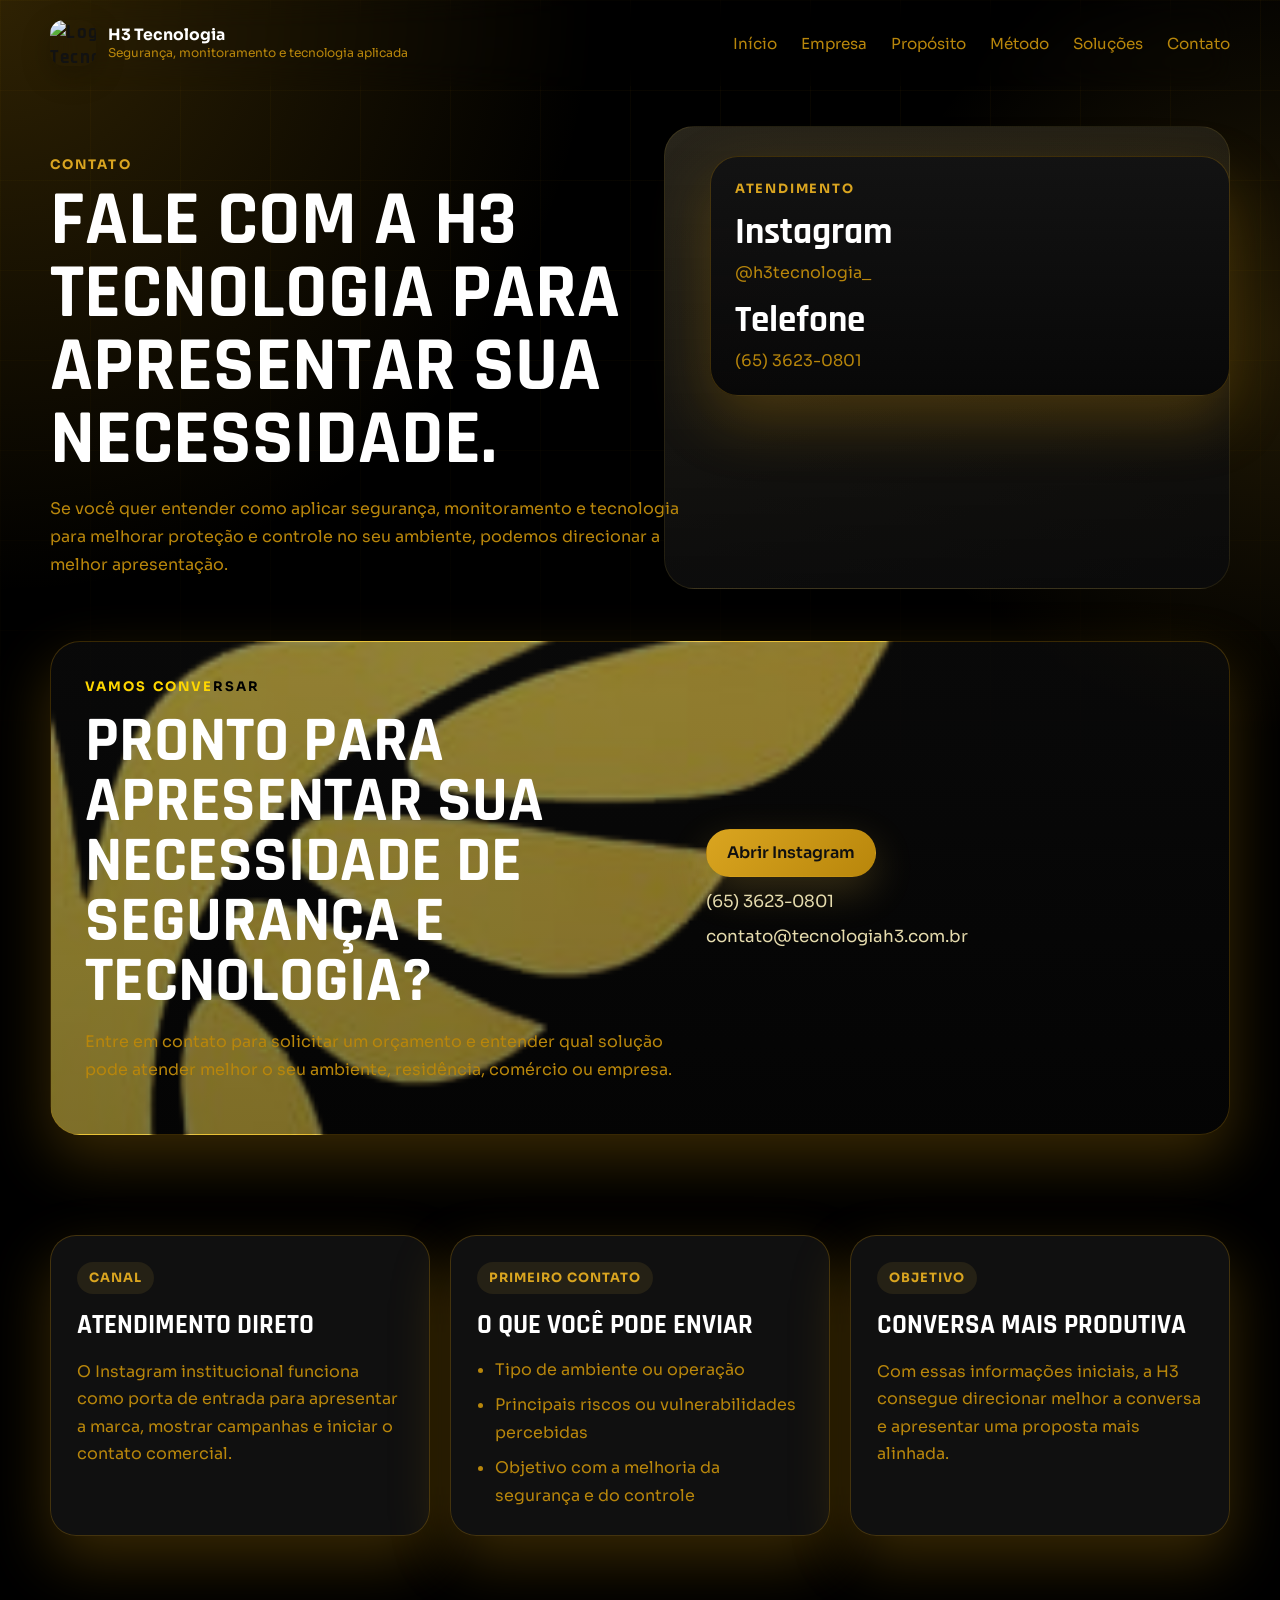
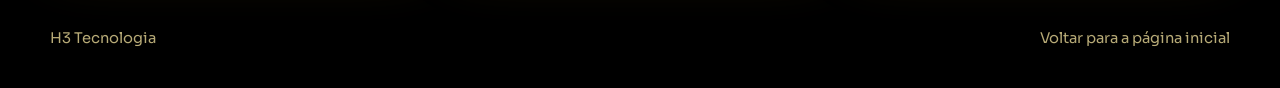
==== contato.html @ 68abbe23 "primeiro commit" ====
<!DOCTYPE html>
<html lang="pt-BR">
  <head>
    <meta charset="UTF-8" />
    <meta name="viewport" content="width=device-width, initial-scale=1.0" />
    <title>Contato | H3 Tecnologia</title>
    <meta
      name="description"
      content="Entre em contato com a H3 Tecnologia para conhecer a proposta da empresa e solicitar uma apresentação."
    />
    <link rel="preconnect" href="https://fonts.googleapis.com" />
    <link rel="preconnect" href="https://fonts.gstatic.com" crossorigin />
    <link
      href="https://fonts.googleapis.com/css2?family=Rajdhani:wght@500;600;700&family=Sora:wght@400;500;600;700&display=swap"
      rel="stylesheet"
    />
    <link rel="stylesheet" href="styles.css" />
  </head>
  <body>
    <div class="page-shell">
      <header class="topbar">
        <a class="brand" href="index.html">
          <span class="brand-mark brand-logo-wrap">
            <img class="brand-logo" src="assets/logo 2.jpg" alt="Logo H3 Tecnologia" />
          </span>
          <span class="brand-text">
            <strong>H3 Tecnologia</strong>
            <small>Segurança, monitoramento e tecnologia aplicada</small>
          </span>
        </a>
        <nav class="nav">
          <a href="index.html">Início</a>
          <a href="empresa.html">Empresa</a>
          <a href="proposito.html">Propósito</a>
          <a href="metodo.html">Método</a>
          <a href="solucoes.html">Soluções</a>
          <a href="contato.html">Contato</a>
        </nav>
      </header>

      <main class="inner-page">
        <section class="page-hero reveal h3-image-stage">
          <div>
            <p class="eyebrow">Contato</p>
            <h1>Fale com a H3 Tecnologia para apresentar sua necessidade.</h1>
            <p class="hero-text">
              Se você quer entender como aplicar segurança, monitoramento e tecnologia para melhorar
              proteção e controle no seu ambiente, podemos direcionar a melhor apresentação.
            </p>
          </div>
          <aside class="page-summary">
            <p class="summary-label">Atendimento</p>
            <div class="summary-metrics">
              <article>
                <strong>Instagram</strong>
                <span><a href="https://www.instagram.com/h3tecnologia_?igsh=MW5wZHFwYjQ5bzQwbQ==" target="_blank" rel="noreferrer">@h3tecnologia_</a></span>
              </article>
              <article>
                <strong>Telefone</strong>
                <span><a href="tel:+556536230801">(65) 3623-0801</a></span>
              </article>
            </div>
          </aside>
        </section>

        <section class="cta-section reveal cta-section-brand">
          <div>
            <p class="eyebrow" style="font-weight: bold;"><span style="color: #ffd700;">Vamos CONVE</span><span style="color: #000000;">RSAR</span></p>
            <h2>Pronto para apresentar sua necessidade de segurança e tecnologia?</h2>
            <p>
              Entre em contato para solicitar um orçamento e entender qual solução pode atender
              melhor o seu ambiente, residência, comércio ou empresa.
            </p>
          </div>
          <div class="cta-box">
            <a class="button button-primary" href="https://www.instagram.com/h3tecnologia_?igsh=MW5wZHFwYjQ5bzQwbQ==" target="_blank" rel="noreferrer">
              Abrir Instagram
            </a>
            <a class="contact-link" href="tel:+556536230801">(65) 3623-0801</a>
            <a class="contact-link" href="mailto:contato@tecnologiah3.com.br">contato@tecnologiah3.com.br</a>
          </div>
        </section>

        <section class="section compact-section">
          <div class="contact-grid">
            <article class="contact-card reveal">
              <span class="mini-badge">Canal</span>
              <h3>Atendimento direto</h3>
              <p>O Instagram institucional funciona como porta de entrada para apresentar a marca, mostrar campanhas e iniciar o contato comercial.</p>
            </article>
            <article class="contact-card reveal">
              <span class="mini-badge">Primeiro contato</span>
              <h3>O que você pode enviar</h3>
              <ul class="plain-list">
                <li>Tipo de ambiente ou operação</li>
                <li>Principais riscos ou vulnerabilidades percebidas</li>
                <li>Objetivo com a melhoria da segurança e do controle</li>
              </ul>
            </article>
            <article class="contact-card reveal">
              <span class="mini-badge">Objetivo</span>
              <h3>Conversa mais produtiva</h3>
              <p>Com essas informações iniciais, a H3 consegue direcionar melhor a conversa e apresentar uma proposta mais alinhada.</p>
            </article>
          </div>
        </section>
      </main>

      <footer class="footer">
        <p>H3 Tecnologia</p>
        <p><a href="index.html">Voltar para a página inicial</a></p>
      </footer>
    </div>
    <script src="script.js"></script>
  </body>
</html>
---- styles.css ----
:root {
  --bg: #000000;
  --bg-soft: #000000;
  --panel: rgba(0, 0, 0, 0.98);
  --panel-strong: #000000;
  --text: #ffffff;
  --muted: #b8860b;
  --line: rgba(184, 134, 11, 0.3);
  --primary: #000000;
  --primary-soft: #daa520;
  --accent: #b8860b;
  --shadow: 0 24px 60px rgba(184, 134, 11, 0.3);
  --accent-light: #f4e4c1;
}

* {
  box-sizing: border-box;
}

html {
  scroll-behavior: smooth;
}

body {
  margin: 0;
  font-family: "Sora", sans-serif;
  color: var(--text);
  background:
    radial-gradient(circle at top left, rgba(184, 134, 11, 0.25), transparent 28%),
    radial-gradient(circle at right 20%, rgba(218, 165, 32, 0.15), transparent 22%),
    linear-gradient(180deg, #000000 0%, #000000 100%);
}

body::before {
  content: "";
  position: fixed;
  inset: 0;
  pointer-events: none;
  background-image:
    linear-gradient(rgba(184, 134, 11, 0.08) 1px, transparent 1px),
    linear-gradient(90deg, rgba(184, 134, 11, 0.08) 1px, transparent 1px);
  background-size: 90px 90px;
  mask-image: linear-gradient(180deg, rgba(0, 0, 0, 0.65), transparent);
}

.background-eagle {
  position: fixed;
  top: 0;
  left: 0;
  width: 60%;
  height: 100%;
  object-fit: cover;
  opacity: 0.08;
  z-index: -1;
  pointer-events: none;
}

a {
  color: inherit;
  text-decoration: none;
}

.page-shell {
  width: min(1180px, calc(100% - 32px));
  margin: 0 auto;
}

.topbar {
  position: sticky;
  top: 0;
  z-index: 20;
  display: flex;
  align-items: center;
  justify-content: space-between;
  gap: 18px;
  padding: 20px 0;
  backdrop-filter: blur(14px);
}

.brand {
  display: inline-flex;
  align-items: center;
  gap: 12px;
}

.brand-mark {
  display: grid;
  place-items: center;
  width: 46px;
  height: 46px;
  border-radius: 14px;
  background: linear-gradient(135deg, var(--primary-soft), var(--accent-light));
  color: #121212;
  font-family: "Rajdhani", sans-serif;
  font-size: 1.2rem;
  font-weight: 700;
  letter-spacing: 0.08em;
  box-shadow: 0 10px 30px rgba(245, 201, 74, 0.28);
}

.brand-logo-wrap {
  padding: 0;
  overflow: hidden;
  background: transparent;
  box-shadow: 0 10px 30px rgba(0, 0, 0, 0.22);
}

.brand-logo {
  display: block;
  width: 100%;
  height: 100%;
  object-fit: cover;
}

.brand-text {
  display: flex;
  flex-direction: column;
}

.brand-text strong {
  font-size: 0.98rem;
}

.brand-text small {
  color: var(--muted);
  font-size: 0.76rem;
}

.nav {
  display: flex;
  gap: 24px;
  color: var(--muted);
  font-size: 0.95rem;
}

.nav a:hover,
.contact-link:hover {
  color: var(--primary-soft);
}

.button {
  display: inline-flex;
  align-items: center;
  justify-content: center;
  min-height: 48px;
  padding: 0 20px;
  border-radius: 999px;
  border: 1px solid transparent;
  font-weight: 600;
  transition: transform 180ms ease, border-color 180ms ease, background 180ms ease;
}

.button:hover {
  transform: translateY(-2px);
}

.button-primary {
  background: linear-gradient(135deg, var(--primary-soft), var(--accent));
  color: #101010;
  box-shadow: 0 14px 40px rgba(245, 201, 74, 0.2);
}

.button-secondary,
.button-outline {
  background: rgba(255, 224, 138, 0.06);
  border-color: rgba(245, 201, 74, 0.2);
}

.hero {
  display: grid;
  grid-template-columns: 1.1fr 0.9fr;
  align-items: center;
  gap: 42px;
  min-height: calc(100vh - 96px);
  padding: 48px 0 72px;
}

.eyebrow {
  margin: 0 0 12px;
  color: var(--primary-soft);
  font-size: 0.82rem;
  font-weight: 700;
  letter-spacing: 0.16em;
  text-transform: uppercase;
}

.hero h1,
.section-heading h2,
.cta-section h2 {
  margin: 0;
  font-family: "Rajdhani", sans-serif;
  font-weight: 700;
  line-height: 0.94;
  text-transform: uppercase;
}

.hero h1 {
  font-size: clamp(2.8rem, 5vw, 5rem);
  max-width: none;
}

.hero-text,
.section-heading p,
.highlight-box p,
.timeline-item p,
.info-card p,
.advantage-list p,
.cta-section p {
  color: var(--muted);
  line-height: 1.75;
}

.hero-text {
  max-width: 72ch;
  margin: 18px 0 0;
}

.hero-copy {
  width: 100%;
  max-width: none;
}

.hero-actions {
  display: flex;
  flex-wrap: wrap;
  gap: 14px;
  margin: 28px 0;
}

.hero-points {
  display: grid;
  gap: 10px;
  padding: 0;
  margin: 0;
  list-style: none;
  color: #e4ddb9;
}

.hero-points li::before {
  content: "";
  display: inline-block;
  width: 10px;
  height: 10px;
  margin-right: 12px;
  border-radius: 50%;
  background: linear-gradient(135deg, var(--primary-soft), var(--accent));
  box-shadow: 0 0 18px rgba(245, 201, 74, 0.2);
}


.hero-panel {
  display: grid;
  grid-template-columns: repeat(2, minmax(0, 1fr));
  gap: 18px;
  align-content: start;
}

.hero-panel-lite {
  grid-template-columns: 1fr;
  align-content: center;
  gap: 16px;
}

.hero-panel-below {
  grid-template-columns: repeat(2, minmax(0, 1fr));
  margin-top: 28px;
}

.dashboard-card,
.info-card,
.highlight-box,
.cta-section,
.stats-strip,
.floating-card {
  border: 1px solid var(--line);
  background: linear-gradient(180deg, rgba(19, 19, 19, 0.98), rgba(8, 8, 8, 0.96));
  box-shadow: var(--shadow);
}

.dashboard-card {
  position: relative;
  grid-column: 1 / -1;
  border-radius: 30px;
  padding: 28px;
  overflow: hidden;
  min-height: 420px;
}

.dashboard-header {
  display: flex;
  align-items: center;
  justify-content: space-between;
  color: #f0e7bf;
  margin-bottom: 28px;
}

.status-dot {
  display: inline-flex;
  align-items: center;
  gap: 8px;
  color: #d7cb96;
  font-size: 0.88rem;
}

.status-dot::before {
  content: "";
  width: 10px;
  height: 10px;
  border-radius: 50%;
  background: #30d158;
  box-shadow: 0 0 14px rgba(48, 209, 88, 0.32);
}

.metric-grid {
  display: grid;
  grid-template-columns: repeat(2, minmax(0, 1fr));
  gap: 16px;
}

.metric-grid article {
  padding: 18px;
  border-radius: 22px;
  background: rgba(245, 201, 74, 0.04);
  border: 1px solid rgba(245, 201, 74, 0.12);
}

.metric-grid strong {
  display: block;
  margin-bottom: 8px;
  font-family: "Rajdhani", sans-serif;
  font-size: 2.8rem;
  color: #fff6d5;
}

.metric-grid strong::after {
  content: "%";
  font-size: 1.3rem;
  color: var(--primary-soft);
}

.metric-grid span {
  color: var(--muted);
  font-size: 0.94rem;
  line-height: 1.5;
}

.data-lines {
  position: absolute;
  right: -60px;
  bottom: 40px;
  display: grid;
  gap: 10px;
  width: 220px;
  transform: rotate(-18deg);
}

.data-lines span {
  display: block;
  height: 10px;
  border-radius: 999px;
  background: linear-gradient(90deg, rgba(245, 201, 74, 0.18), rgba(245, 201, 74, 0.9));
}

.data-lines span:nth-child(2) {
  width: 84%;
}

.data-lines span:nth-child(3) {
  width: 68%;
}

.data-lines span:nth-child(4) {
  width: 52%;
}

.floating-card {
  position: relative;
  width: 100%;
  padding: 18px;
  border-radius: 22px;
}

.floating-card strong {
  display: block;
  margin-bottom: 8px;
  font-family: "Rajdhani", sans-serif;
  font-size: 1.35rem;
}

.floating-card p {
  margin: 0;
  color: var(--muted);
  line-height: 1.65;
  font-size: 0.93rem;
}

.floating-card-top {
  grid-column: 1;
}

.floating-card-bottom {
  grid-column: 2;
}

.floating-card-inline {
  grid-column: auto;
  min-height: 160px;
  display: flex;
  flex-direction: column;
  justify-content: center;
}

.pulse-card {
  animation: floatCard 5s ease-in-out infinite;
}

.stats-strip {
  display: grid;
  grid-template-columns: repeat(3, 1fr);
  gap: 18px;
  padding: 18px 22px;
  border-radius: 26px;
  margin-bottom: 60px;
}

.stats-strip article {
  padding: 10px 6px;
}

.stats-strip strong {
  display: block;
  margin-bottom: 8px;
  font-family: "Rajdhani", sans-serif;
  font-size: clamp(2rem, 4vw, 3rem);
  color: #fff1be;
}

.stats-strip span {
  color: var(--muted);
}

.section {
  padding: 64px 0;
}

.section-dark {
  position: relative;
}

.section-dark::before {
  content: "";
  position: absolute;
  inset: 0;
  border-radius: 32px;
  background: linear-gradient(180deg, rgba(245, 201, 74, 0.04), transparent);
  pointer-events: none;
}

.section-heading {
  max-width: 760px;
  margin-bottom: 26px;
}

.section-heading h2,
.cta-section h2 {
  font-size: clamp(2.4rem, 5vw, 4rem);
}

.card-grid {
  display: grid;
  grid-template-columns: repeat(3, minmax(0, 1fr));
  gap: 20px;
}

.operations-grid,
.two-column {
  display: grid;
  grid-template-columns: repeat(3, minmax(0, 1fr));
  gap: 20px;
}

.two-column {
  grid-template-columns: repeat(2, minmax(0, 1fr));
}

.info-card {
  border-radius: 28px;
  padding: 28px;
}

.operation-card {
  border: 1px solid var(--line);
  border-radius: 28px;
  padding: 28px;
  background: linear-gradient(180deg, rgba(19, 19, 19, 0.98), rgba(8, 8, 8, 0.96));
  box-shadow: var(--shadow);
}

.operation-card h3 {
  margin: 0 0 12px;
  font-family: "Rajdhani", sans-serif;
  font-size: 1.9rem;
  text-transform: uppercase;
}

.operation-card p,
.operation-list {
  color: var(--muted);
  line-height: 1.75;
}

.operation-tag,
.summary-label {
  margin: 0 0 12px;
  color: var(--primary-soft);
  font-size: 0.8rem;
  font-weight: 700;
  letter-spacing: 0.14em;
  text-transform: uppercase;
}

.operation-list {
  padding-left: 18px;
  margin: 14px 0 22px;
}

.text-link {
  color: #fff1bf;
  font-weight: 600;
}

.text-link:hover {
  color: var(--primary-soft);
}

.card-index {
  display: inline-flex;
  margin-bottom: 18px;
  color: var(--primary-soft);
  font-family: "Rajdhani", sans-serif;
  font-size: 1.8rem;
  font-weight: 700;
}

.info-card h3,
.advantage-list h3,
.timeline-item h3,
.highlight-box h3 {
  margin: 0 0 10px;
  font-family: "Rajdhani", sans-serif;
  font-size: 1.8rem;
  text-transform: uppercase;
}

.advantage-layout {
  display: grid;
  grid-template-columns: 0.95fr 1.05fr;
  gap: 20px;
}

.advantage-list {
  display: grid;
  gap: 18px;
}

.advantage-list article,
.timeline-item {
  padding: 24px;
  border-radius: 24px;
  border: 1px solid var(--line);
  background: rgba(255, 224, 138, 0.04);
}

.highlight-box {
  border-radius: 30px;
  padding: 34px;
}

.highlight-kicker {
  margin: 0 0 12px;
  color: var(--primary-soft);
  letter-spacing: 0.14em;
  text-transform: uppercase;
}

.timeline {
  display: grid;
  gap: 16px;
}

.timeline-item {
  display: grid;
  grid-template-columns: 82px 1fr;
  align-items: start;
  gap: 18px;
}

.timeline-item span {
  display: grid;
  place-items: center;
  width: 82px;
  height: 82px;
  border-radius: 22px;
  background: linear-gradient(135deg, var(--primary-soft), var(--accent));
  color: #141414;
  box-shadow: 0 14px 34px rgba(245, 201, 74, 0.18);
  font-family: "Rajdhani", sans-serif;
  font-size: 2rem;
  font-weight: 700;
}

.cta-section {
  display: grid;
  grid-template-columns: 1.1fr 0.9fr;
  gap: 24px;
  align-items: center;
  padding: 34px;
  margin: 40px 0 72px;
  border-radius: 30px;
}

.cta-section-brand {
  background:
    linear-gradient(180deg, rgba(19, 19, 19, 0.46), rgba(8, 8, 8, 0.52)),
    url("assets/águia.png");
  background-repeat: no-repeat;
  background-position: center;
  background-size: cover;
}

.inner-page {
  padding: 28px 0 50px;
}

.page-hero {
  display: grid;
  grid-template-columns: 1.1fr 0.9fr;
  gap: 24px;
  align-items: start;
  padding: 42px 0 22px;
}

.h3-hero {
  position: relative;
}

.h3-hero::after {
  content: none;
}

.h3-hero-compact {
  min-height: auto;
  padding-bottom: 46px;
  grid-template-columns: 1fr;
  align-items: start;
}

.h3-image-stage {
  position: relative;
}

.h3-image-stage::after {
  content: "";
  position: absolute;
  inset: 12px 0 12px 52%;
  border-radius: 30px;
  background:
    linear-gradient(180deg, rgba(245, 201, 74, 0.08), rgba(10, 10, 10, 0.72)),
    linear-gradient(135deg, rgba(24, 24, 24, 0.96), rgba(10, 10, 10, 0.96));
  border: 1px solid rgba(245, 201, 74, 0.1);
  z-index: -1;
}

.page-hero h1 {
  margin: 0;
  font-family: "Rajdhani", sans-serif;
  font-size: clamp(2.8rem, 6vw, 5rem);
  line-height: 0.95;
  text-transform: uppercase;
}

.page-summary {
  border: 1px solid var(--line);
  border-radius: 28px;
  padding: 24px;
  background: linear-gradient(180deg, rgba(19, 19, 19, 0.98), rgba(8, 8, 8, 0.96));
  box-shadow: var(--shadow);
}


.summary-metrics {
  display: grid;
  gap: 14px;
}

.summary-metric-card {
  position: relative;
  display: flex;
  align-items: flex-start;
  justify-content: space-between;
  gap: 14px;
  padding: 18px;
  border-radius: 18px;
  background: rgba(245, 201, 74, 0.04);
  border: 1px solid rgba(245, 201, 74, 0.12);
  transition: border-color 180ms ease, transform 180ms ease, background 180ms ease;
  z-index: 1;
}

.summary-metric-card.is-open {
  z-index: 30;
  isolation: isolate;
  border-color: rgba(245, 201, 74, 0.45);
  background: rgba(245, 201, 74, 0.08);
  transform: translateY(-2px);
}

.summary-main {
  min-width: 0;
}

.summary-help {
  display: inline-grid;
  place-items: center;
  width: 28px;
  height: 28px;
  flex-shrink: 0;
  border-radius: 50%;
  background: rgba(245, 201, 74, 0.16);
  border: 1px solid rgba(245, 201, 74, 0.3);
  color: var(--primary-soft);
  font-size: 0.95rem;
  font-weight: 700;
  cursor: help;
  padding: 0;
  font-family: inherit;
}

.summary-help:hover {
  background: rgba(245, 201, 74, 0.24);
}

.summary-help:focus-visible {
  outline: 2px solid rgba(245, 201, 74, 0.55);
  outline-offset: 2px;
}

.summary-metrics strong {
  display: block;
  margin-bottom: 6px;
  font-family: "Rajdhani", sans-serif;
  font-size: 2.3rem;
}

.summary-metrics span {
  color: var(--muted);
}

.summary-tooltip {
  position: absolute;
  left: 18px;
  right: 18px;
  top: calc(100% + 10px);
  z-index: 40;
  padding: 12px 14px;
  border: 1px solid rgba(245, 201, 74, 0.24);
  border-radius: 14px;
  background: #121212;
  color: #f8efc6;
  line-height: 1.6;
  font-size: 0.88rem;
  box-shadow: 0 18px 40px rgba(0, 0, 0, 0.45);
  opacity: 0;
  visibility: hidden;
  transform: translateY(6px);
  transition: opacity 180ms ease, transform 180ms ease, visibility 180ms ease;
}

.summary-metric-card.is-open .summary-tooltip {
  opacity: 1;
  visibility: visible;
  transform: translateY(0);
}

.compact-section {
  padding-top: 28px;
  padding-bottom: 28px;
}

.cta-box {
  display: flex;
  flex-direction: column;
  align-items: flex-start;
  gap: 14px;
}

.contact-link {
  color: #e6dcae;
  font-size: 1.05rem;
}

.footer {
  display: flex;
  justify-content: space-between;
  gap: 14px;
  padding: 0 0 26px;
  color: #b8ab77;
  font-size: 0.92rem;
}

.feature-strip,
.detail-grid,
.contact-grid,
.portfolio-grid {
  display: grid;
  grid-template-columns: repeat(3, minmax(0, 1fr));
  gap: 20px;
}

.feature-box,
.detail-box,
.contact-card,
.portfolio-card {
  border: 1px solid var(--line);
  border-radius: 26px;
  padding: 26px;
  background: rgba(17, 17, 17, 0.94);
  box-shadow: var(--shadow);
}

.feature-box h3,
.detail-box h3,
.contact-card h3,
.portfolio-card h3 {
  margin: 0 0 10px;
  font-family: "Rajdhani", sans-serif;
  font-size: 1.7rem;
  text-transform: uppercase;
}

.feature-box p,
.detail-box p,
.contact-card p,
.contact-card li,
.portfolio-card p {
  color: var(--muted);
  line-height: 1.72;
}

.portfolio-card {
  min-height: 250px;
  display: flex;
  flex-direction: column;
  justify-content: flex-end;
  background:
    linear-gradient(180deg, rgba(245, 201, 74, 0.06), rgba(10, 10, 10, 0.96)),
    linear-gradient(135deg, rgba(16, 16, 16, 1), rgba(8, 8, 8, 1));
}

.plain-list {
  margin: 14px 0 0;
  padding-left: 18px;
  color: var(--muted);
}

.plain-list li + li {
  margin-top: 8px;
}

.mini-badge {
  display: inline-flex;
  align-items: center;
  padding: 8px 12px;
  border-radius: 999px;
  background: rgba(245, 201, 74, 0.09);
  color: var(--primary-soft);
  font-size: 0.8rem;
  font-weight: 700;
  letter-spacing: 0.08em;
  text-transform: uppercase;
  margin-bottom: 14px;
}

.reveal {
  opacity: 0;
  transform: translateY(22px);
  transition: opacity 700ms ease, transform 700ms ease;
}

.reveal.is-visible {
  opacity: 1;
  transform: translateY(0);
}

@keyframes floatCard {
  0%,
  100% {
    transform: translateY(0);
  }
  50% {
    transform: translateY(-10px);
  }
}

.graphic-element {
  padding: 60px 0;
  display: flex;
  justify-content: flex-start;
  align-items: flex-start;
  position: relative;
}

.graphic-container {
  max-width: 200px;
  width: 100%;
  display: flex;
  justify-content: flex-start;
  align-items: flex-start;
}

.graphic-image {
  width: 100%;
  height: auto;
  max-height: 150px;
  object-fit: contain;
  filter: drop-shadow(0 20px 40px rgba(184, 134, 11, 0.4));
  animation: floatCard 6s ease-in-out infinite;
}


@media (max-width: 980px) {
  .topbar,
  .hero,
  .advantage-layout,
  .cta-section,
  .card-grid,
  .stats-strip,
  .operations-grid,
  .two-column,
  .page-hero,
  .feature-strip,
  .detail-grid,
  .contact-grid,
  .portfolio-grid {
    grid-template-columns: 1fr;
  }

  .topbar {
    position: static;
    display: grid;
    justify-content: stretch;
  }

  .nav {
    flex-wrap: wrap;
    gap: 14px;
  }

  .hero {
    min-height: auto;
    padding-top: 18px;
  }

  .hero-panel {
    grid-template-columns: 1fr;
  }

  .hero-panel-below {
    grid-template-columns: 1fr;
  }

  .graphic-element {
    padding: 40px 0;
  }

  .graphic-container {
    max-width: 150px;
  }

  .h3-hero::after,
  .h3-image-stage::after {
    inset: auto 0 0 0;
    min-height: 180px;
    margin-top: 24px;
    position: relative;
    display: block;
  }

  .stats-strip {
    margin-top: 8px;
  }

  .footer {
    flex-direction: column;
  }
}

@media (max-width: 680px) {
  .page-shell {
    width: min(100% - 22px, 100%);
  }

  .topbar {
    gap: 12px;
    padding: 16px 0 8px;
  }

  .brand {
    align-items: flex-start;
    gap: 10px;
  }

  .brand-mark {
    width: 40px;
    height: 40px;
    border-radius: 12px;
  }

  .brand-text strong {
    font-size: 0.9rem;
  }

  .brand-text small {
    font-size: 0.72rem;
  }

  .nav {
    gap: 10px 14px;
    font-size: 0.88rem;
  }

  .button {
    min-height: 44px;
    padding: 0 16px;
    font-size: 0.92rem;
  }

  .hero h1 {
    font-size: clamp(2rem, 10vw, 3.3rem);
    line-height: 0.98;
    max-width: none;
  }

  .page-hero h1,
  .section-heading h2,
  .cta-section h2 {
    font-size: clamp(1.9rem, 8.5vw, 2.8rem);
    line-height: 1;
  }

  .hero-text,
  .section-heading p,
  .highlight-box p,
  .timeline-item p,
  .info-card p,
  .advantage-list p,
  .cta-section p,
  .feature-box p,
  .detail-box p,
  .contact-card p,
  .portfolio-card p,
  .plain-list,
  .contact-link {
    font-size: 0.98rem;
    line-height: 1.65;
  }

  .eyebrow,
  .summary-label,
  .operation-tag,
  .highlight-kicker,
  .mini-badge {
    font-size: 0.74rem;
    letter-spacing: 0.12em;
  }

  .hero {
    gap: 26px;
    padding: 24px 0 44px;
  }

  .hero-actions {
    gap: 10px;
    margin: 22px 0;
  }

  .hero-points {
    gap: 8px;
    font-size: 0.95rem;
  }

  .stats-strip {
    gap: 12px;
    padding: 14px 16px;
    margin-bottom: 34px;
  }

  .stats-strip strong {
    font-size: 1.7rem;
  }

  .dashboard-card {
    padding: 20px;
    border-radius: 24px;
    min-height: auto;
  }

  .metric-grid {
    grid-template-columns: 1fr;
  }

  .metric-grid strong,
  .summary-metrics strong {
    font-size: 2rem;
  }

  .floating-card {
    width: 100%;
    padding: 18px;
  }

  .floating-card strong,
  .info-card h3,
  .advantage-list h3,
  .timeline-item h3,
  .highlight-box h3,
  .feature-box h3,
  .detail-box h3,
  .contact-card h3,
  .portfolio-card h3,
  .operation-card h3 {
    font-size: 1.45rem;
  }

  .timeline-item {
    grid-template-columns: 1fr;
  }

  .timeline-item span {
    width: 68px;
    height: 68px;
  }

  .cta-section,
  .highlight-box,
  .info-card,
  .operation-card,
  .feature-box,
  .detail-box,
  .contact-card,
  .portfolio-card {
    padding: 22px;
  }

  .summary-metric-card {
    padding: 16px;
  }

  .summary-tooltip {
    left: 12px;
    right: 12px;
  }

  .footer {
    padding-bottom: 22px;
  }
}
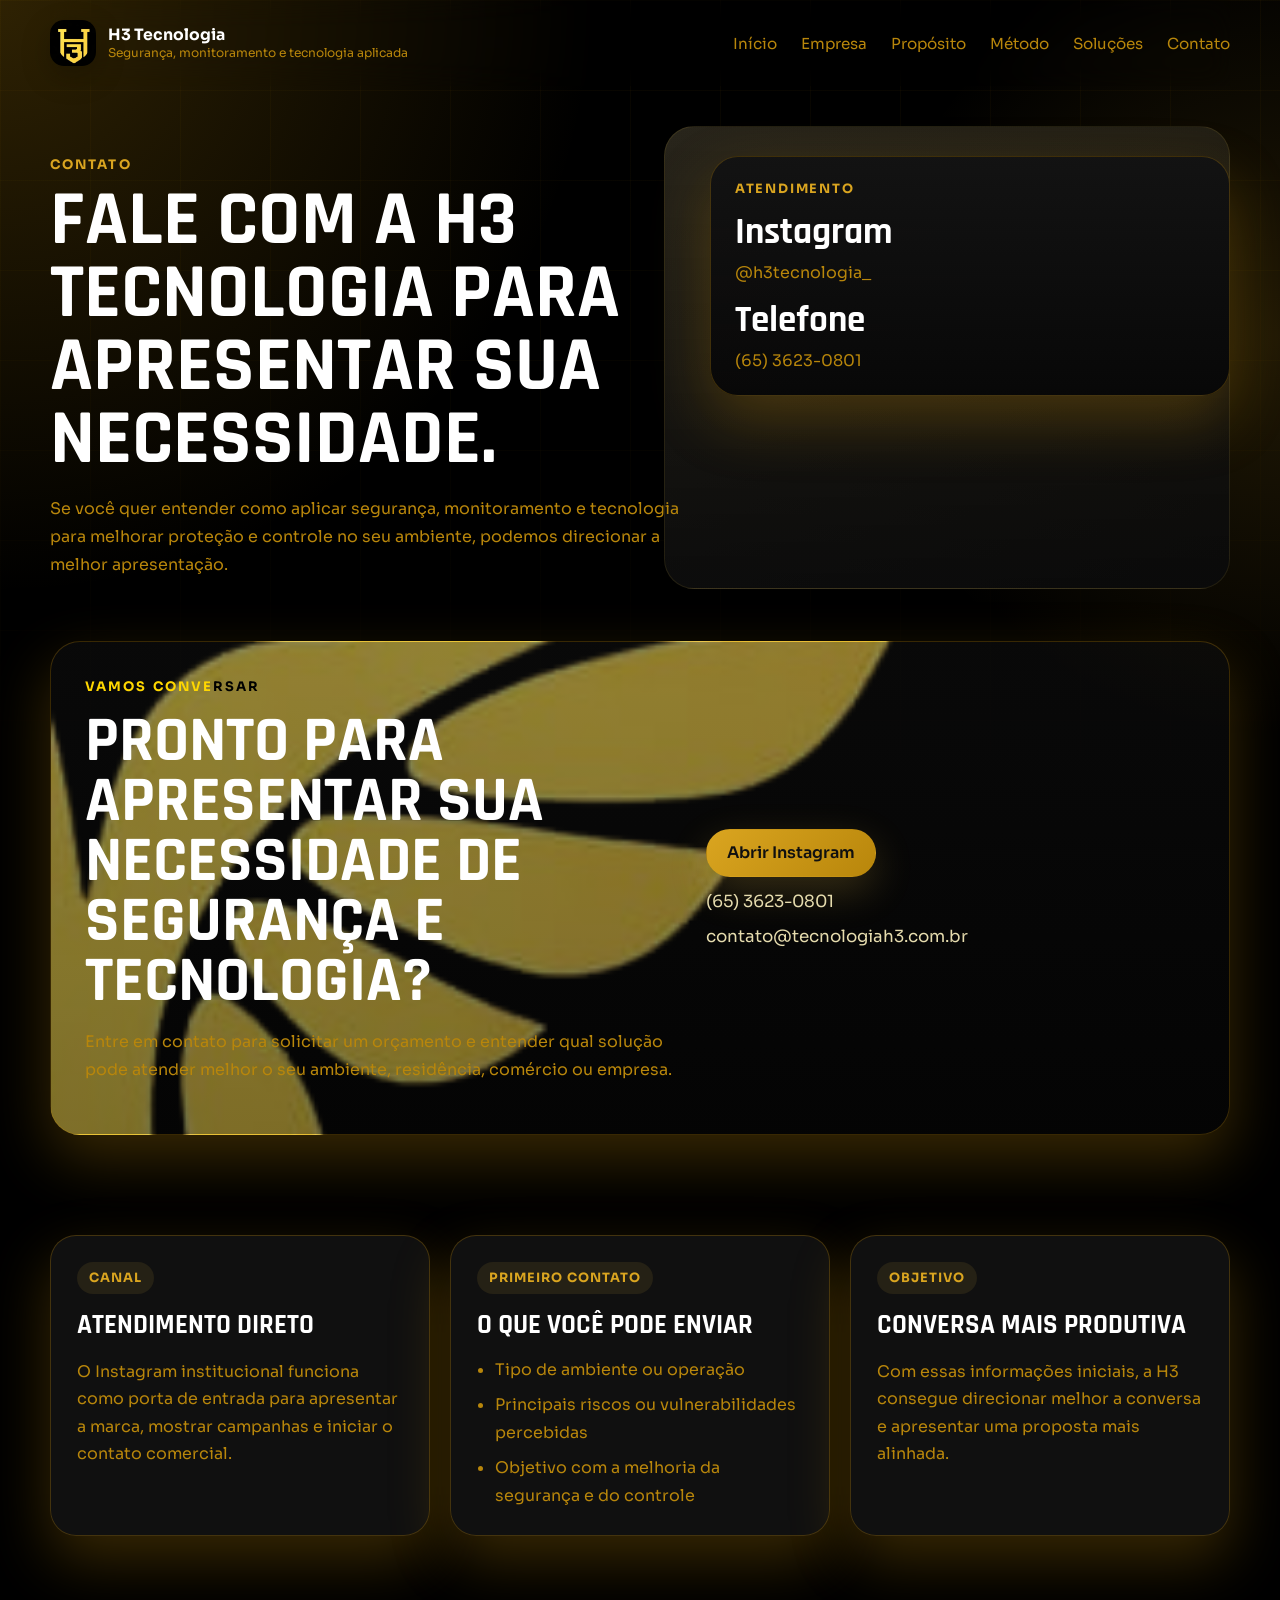
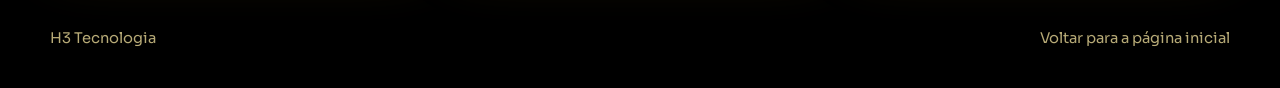
==== commit be360fb8: "update" ====
--- a/contato.html
+++ b/contato.html
@@ -21,7 +21,7 @@
       <header class="topbar">
         <a class="brand" href="index.html">
           <span class="brand-mark brand-logo-wrap">
-            <img class="brand-logo" src="assets/logo 2.jpg" alt="Logo H3 Tecnologia" />
+            <img class="brand-logo" src="assets/Logo 2.jpg" alt="Logo H3 Tecnologia" />
           </span>
           <span class="brand-text">
             <strong>H3 Tecnologia</strong>
--- a/styles.css
+++ b/styles.css
@@ -53,6 +53,27 @@
   opacity: 0.08;
   z-index: -1;
   pointer-events: none;
+}
+
+.mobile-menu-toggle {
+  display: none;
+  flex-direction: column;
+  gap: 4px;
+  background: none;
+  border: none;
+  padding: 8px;
+  cursor: pointer;
+}
+
+.mobile-menu-toggle span {
+  width: 20px;
+  height: 2px;
+  background: var(--primary-soft);
+  transition: transform 180ms ease;
+}
+
+.mobile-menu-toggle span:nth-child(2) {
+  transform: scaleX(0.8);
 }
 
 a {
@@ -1005,6 +1026,29 @@
     padding: 16px 0 8px;
   }
 
+  .mobile-menu-toggle {
+    display: flex;
+  }
+
+  .nav {
+    display: none;
+    position: fixed;
+    top: 0;
+    left: 0;
+    width: 100%;
+    height: 100vh;
+    background: rgba(0, 0, 0, 0.95);
+    flex-direction: column;
+    gap: 20px;
+    padding: 80px 20px 20px;
+    font-size: 1.2rem;
+    z-index: 100;
+  }
+
+  .nav.active {
+    display: flex;
+  }
+
   .brand {
     align-items: flex-start;
     gap: 10px;
@@ -1164,4 +1208,9 @@
   .footer {
     padding-bottom: 22px;
   }
-}
+
+  .background-eagle {
+    width: 80%;
+    opacity: 0.05;
+  }
+}
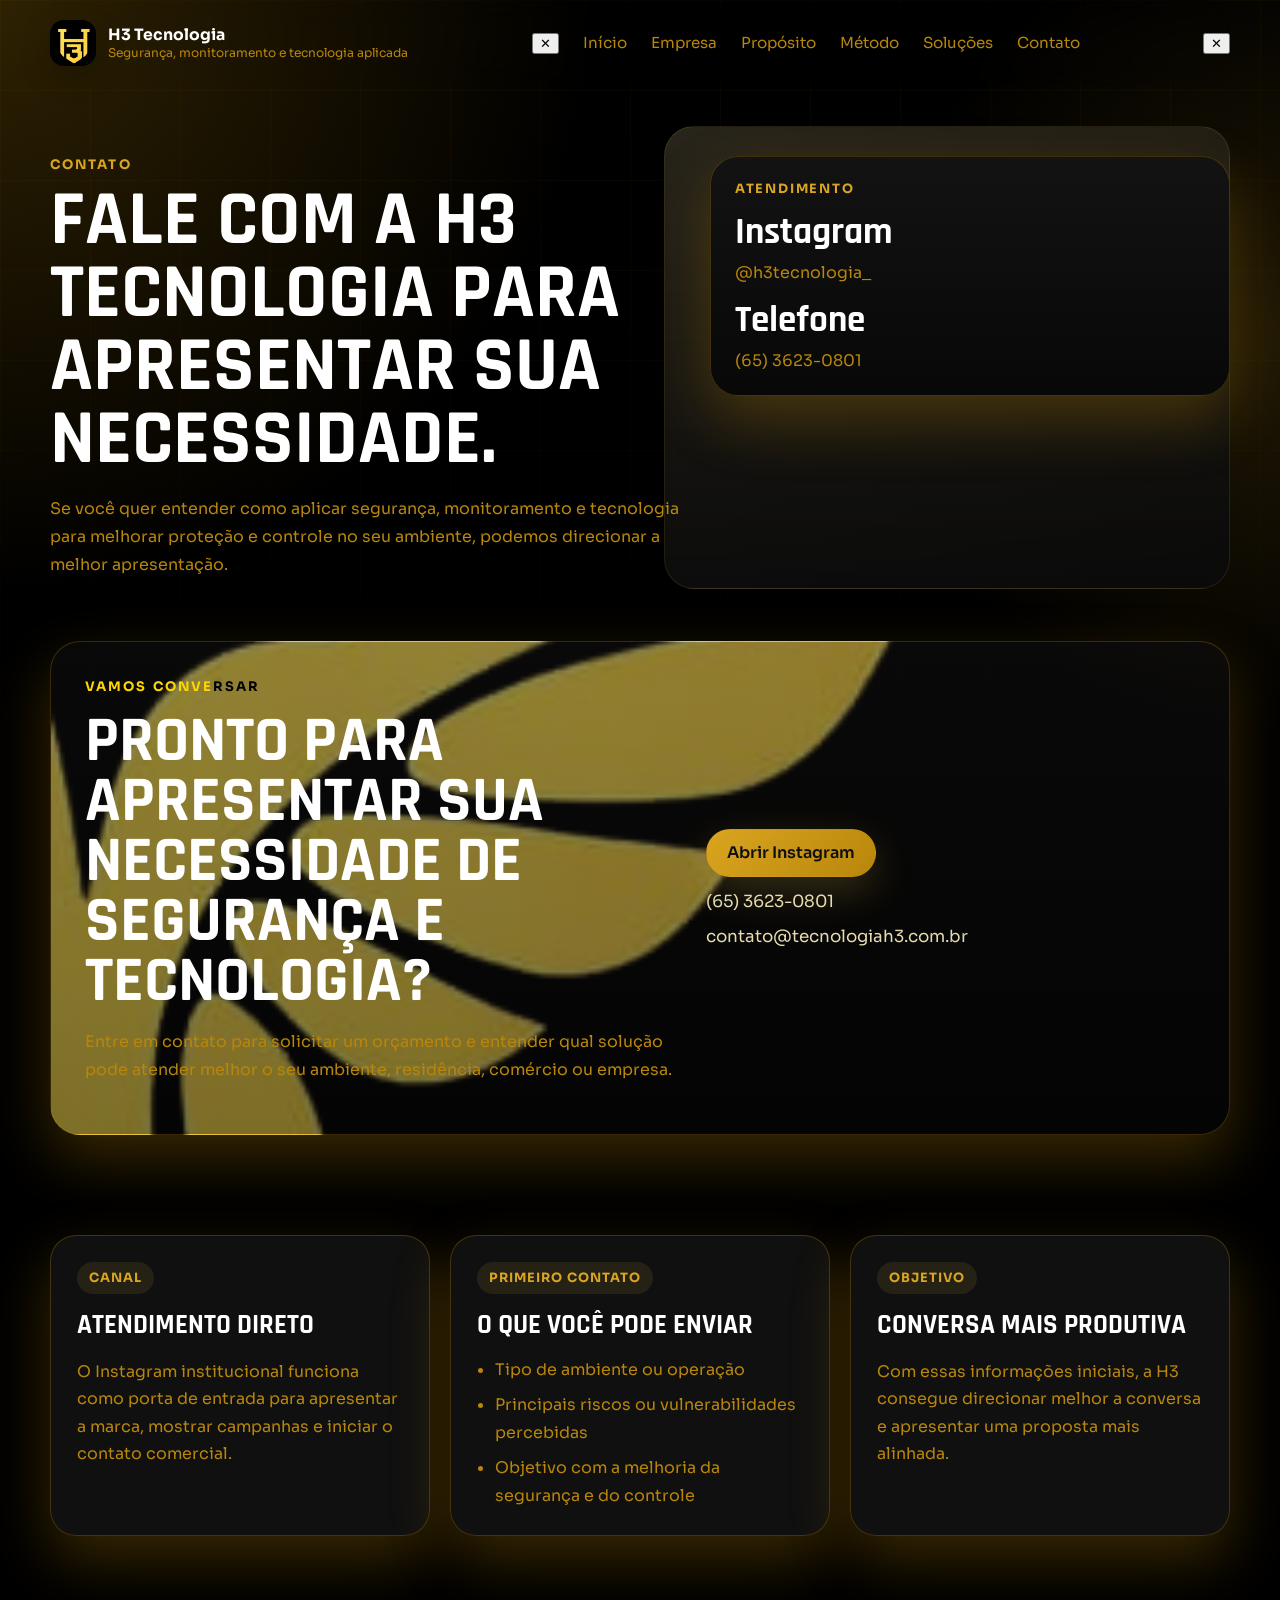
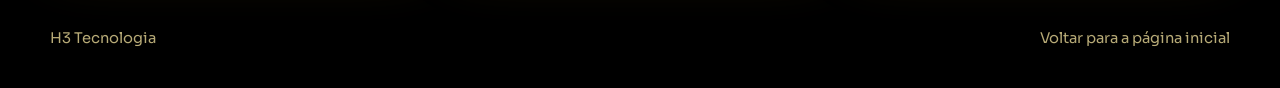
==== commit a85f0a87: "update" ====
--- a/contato.html
+++ b/contato.html
@@ -29,6 +29,7 @@
           </span>
         </a>
         <nav class="nav">
+          <button class="mobile-menu-close" aria-label="Fechar menu">✕</button>
           <a href="index.html">Início</a>
           <a href="empresa.html">Empresa</a>
           <a href="proposito.html">Propósito</a>
@@ -36,6 +37,8 @@
           <a href="solucoes.html">Soluções</a>
           <a href="contato.html">Contato</a>
         </nav>
+
+        <button class="mobile-menu-close" aria-label="Fechar menu">✕</button>
       </header>
 
       <main class="inner-page">
--- a/styles.css
+++ b/styles.css
@@ -55,21 +55,62 @@
   pointer-events: none;
 }
 
+.watermark-small {
+  position: fixed;
+  bottom: 20px;
+  right: 20px;
+  color: rgba(255, 215, 0, 0.08);
+  font-family: "Rajdhani", sans-serif;
+  font-size: 1.2rem;
+  font-weight: 700;
+  z-index: 1;
+  pointer-events: none;
+  text-shadow: 0 1px 2px rgba(0, 0, 0, 0.2);
+  letter-spacing: 2px;
+}
+
+.watermark-large {
+  position: fixed;
+  top: 50%;
+  left: 50%;
+  transform: translate(-50%, -50%) rotate(-45deg);
+  color: rgba(255, 215, 0, 0.03);
+  font-family: "Rajdhani", sans-serif;
+  font-size: 4rem;
+  font-weight: 900;
+  z-index: 1;
+  pointer-events: none;
+  text-shadow: 0 4px 8px rgba(0, 0, 0, 0.3);
+  letter-spacing: 8px;
+  white-space: nowrap;
+}
+
 .mobile-menu-toggle {
-  display: none;
+  display: flex;
   flex-direction: column;
-  gap: 4px;
-  background: none;
-  border: none;
-  padding: 8px;
+  gap: 5px;
+  background: linear-gradient(135deg, var(--panel), var(--panel-strong));
+  border: 2px solid var(--primary-soft);
+  padding: 12px;
   cursor: pointer;
+  border-radius: 10px;
+  transition: all 0.3s ease;
+  box-shadow: 0 4px 12px rgba(184, 134, 11, 0.2);
+}
+
+.mobile-menu-toggle:hover {
+  background: linear-gradient(135deg, var(--panel-strong), var(--primary-soft));
+  border-color: var(--text);
+  transform: translateY(-2px);
+  box-shadow: 0 6px 16px rgba(184, 134, 11, 0.3);
 }
 
 .mobile-menu-toggle span {
-  width: 20px;
-  height: 2px;
+  width: 25px;
+  height: 3px;
   background: var(--primary-soft);
   transition: transform 180ms ease;
+  border-radius: 2px;
 }
 
 .mobile-menu-toggle span:nth-child(2) {
@@ -1018,12 +1059,46 @@
 
 @media (max-width: 680px) {
   .page-shell {
-    width: min(100% - 22px, 100%);
+    width: min(100% - 24px, 100%);
+    padding: 0 12px;
   }
 
   .topbar {
+    gap: 16px;
+    padding: 20px 0 12px;
+    flex-wrap: wrap;
+  }
+
+  .brand {
+    align-items: flex-start;
     gap: 12px;
-    padding: 16px 0 8px;
+    flex: 1;
+  }
+
+  .brand-text strong {
+    font-size: 1rem;
+  }
+
+  .brand-text small {
+    font-size: 0.75rem;
+  }
+
+  .mobile-menu-toggle {
+    display: flex;
+    order: 3;
+  }
+
+  main {
+    margin-bottom: 40px;
+  }
+
+  .section {
+    margin: 40px 0;
+  }
+
+  .footer {
+    padding: 30px 0;
+    text-align: center;
   }
 
   .mobile-menu-toggle {
@@ -1037,16 +1112,91 @@
     left: 0;
     width: 100%;
     height: 100vh;
-    background: rgba(0, 0, 0, 0.95);
+    background: linear-gradient(135deg, rgba(0, 0, 0, 0.98), rgba(20, 20, 20, 0.95));
     flex-direction: column;
-    gap: 20px;
-    padding: 80px 20px 20px;
-    font-size: 1.2rem;
-    z-index: 100;
+    gap: 30px;
+    padding: 120px 40px 40px;
+    font-size: 1.4rem;
+    z-index: 99999;
+    overflow-y: auto;
+    animation: slideIn 0.4s ease-out;
+    border-right: 2px solid rgba(255, 215, 0, 0.3);
   }
 
   .nav.active {
     display: flex;
+  }
+
+  @keyframes slideIn {
+    from {
+      transform: translateX(-100%);
+      opacity: 0;
+    }
+    to {
+      transform: translateX(0);
+      opacity: 1;
+    }
+  }
+
+  .mobile-menu-close {
+    position: fixed;
+    top: 25px;
+    right: 25px;
+    background: var(--primary-soft);
+    border: 2px solid var(--text);
+    color: var(--text);
+    width: 45px;
+    height: 45px;
+    border-radius: 50%;
+    font-size: 1.3rem;
+    cursor: pointer;
+    display: none;
+    align-items: center;
+    justify-content: center;
+    transition: all 0.3s ease;
+    font-weight: bold;
+    z-index: 100000;
+  }
+
+  .mobile-menu-close:hover {
+    background: var(--text);
+    color: var(--primary-soft);
+    transform: scale(1.1);
+  }
+
+  .nav.active ~ .mobile-menu-close,
+  .nav.active ~ * .mobile-menu-close {
+    display: flex;
+  }
+
+  /* Garante que o menu pop-up funcione em todas as páginas */
+  .nav.active {
+    display: flex !important;
+    position: fixed !important;
+    top: 0 !important;
+    left: 0 !important;
+    width: 100% !important;
+    height: 100vh !important;
+    z-index: 99999 !important;
+  }
+
+  /* Quando o menu está ativo, esconde o conteúdo principal */
+  .nav.active ~ *:not(.mobile-menu-close) {
+    visibility: hidden;
+  }
+
+  /* Força o menu a ficar sobre tudo */
+  body.nav-active .page-shell,
+  body.nav-active .watermark-small,
+  body.nav-active .background-eagle {
+    opacity: 0.1;
+    pointer-events: none;
+  }
+
+  body.nav-active .nav {
+    visibility: visible;
+    opacity: 1;
+    pointer-events: auto;
   }
 
   .brand {
@@ -1119,18 +1269,57 @@
   }
 
   .hero {
-    gap: 26px;
-    padding: 24px 0 44px;
+    gap: 30px;
+    padding: 30px 0 50px;
+    min-height: 90vh;
+  }
+
+  .hero h1 {
+    font-size: clamp(2.2rem, 11vw, 3.5rem);
+    line-height: 1.1;
+    margin-bottom: 20px;
+  }
+
+  .hero-text {
+    font-size: 1.05rem;
+    line-height: 1.7;
+    margin-bottom: 25px;
   }
 
   .hero-actions {
-    gap: 10px;
-    margin: 22px 0;
+    gap: 12px;
+    margin: 25px 0;
+    flex-direction: column;
+    align-items: stretch;
+  }
+
+  .button {
+    min-height: 48px;
+    padding: 14px 20px;
+    font-size: 1rem;
+    border-radius: 12px;
+    text-align: center;
+    justify-content: center;
   }
 
   .hero-points {
-    gap: 8px;
+    gap: 12px;
     font-size: 0.95rem;
+    line-height: 1.6;
+    margin-top: 20px;
+  }
+
+  .hero-points li {
+    padding-left: 20px;
+    position: relative;
+  }
+
+  .hero-points li::before {
+    content: "▸";
+    position: absolute;
+    left: 0;
+    color: var(--primary-soft);
+    font-weight: bold;
   }
 
   .stats-strip {
@@ -1160,7 +1349,33 @@
 
   .floating-card {
     width: 100%;
+    padding: 20px;
+    border-radius: 16px;
+    margin-bottom: 16px;
+  }
+
+  .dashboard-card {
+    padding: 24px;
+    border-radius: 20px;
+    margin: 20px 0;
+  }
+
+  .highlight-box, .info-card {
+    padding: 24px;
+    border-radius: 20px;
+    margin: 20px 0;
+  }
+
+  .advantage-layout {
+    grid-template-columns: 1fr;
+    gap: 30px;
+  }
+
+  .stats-strip {
+    gap: 16px;
     padding: 18px;
+    margin: 30px 0;
+    border-radius: 16px;
   }
 
   .floating-card strong,
@@ -1173,16 +1388,20 @@
   .contact-card h3,
   .portfolio-card h3,
   .operation-card h3 {
-    font-size: 1.45rem;
+    font-size: 1.5rem;
+    line-height: 1.3;
+    margin-bottom: 12px;
   }
 
   .timeline-item {
     grid-template-columns: 1fr;
+    gap: 16px;
   }
 
   .timeline-item span {
-    width: 68px;
-    height: 68px;
+    width: 60px;
+    height: 60px;
+    font-size: 1.2rem;
   }
 
   .cta-section,
@@ -1193,24 +1412,41 @@
   .detail-box,
   .contact-card,
   .portfolio-card {
-    padding: 22px;
+    padding: 24px;
+    border-radius: 20px;
+    margin: 24px 0;
   }
 
   .summary-metric-card {
-    padding: 16px;
+    padding: 18px;
+    border-radius: 16px;
   }
 
   .summary-tooltip {
     left: 12px;
     right: 12px;
+    font-size: 0.9rem;
   }
 
   .footer {
-    padding-bottom: 22px;
+    padding-bottom: 30px;
   }
 
   .background-eagle {
     width: 80%;
     opacity: 0.05;
   }
-}
+
+  .watermark-small {
+    bottom: 15px;
+    right: 15px;
+    font-size: 1rem;
+    opacity: 0.06;
+  }
+
+  .watermark-large {
+    font-size: 2.5rem;
+    letter-spacing: 4px;
+    opacity: 0.02;
+  }
+}
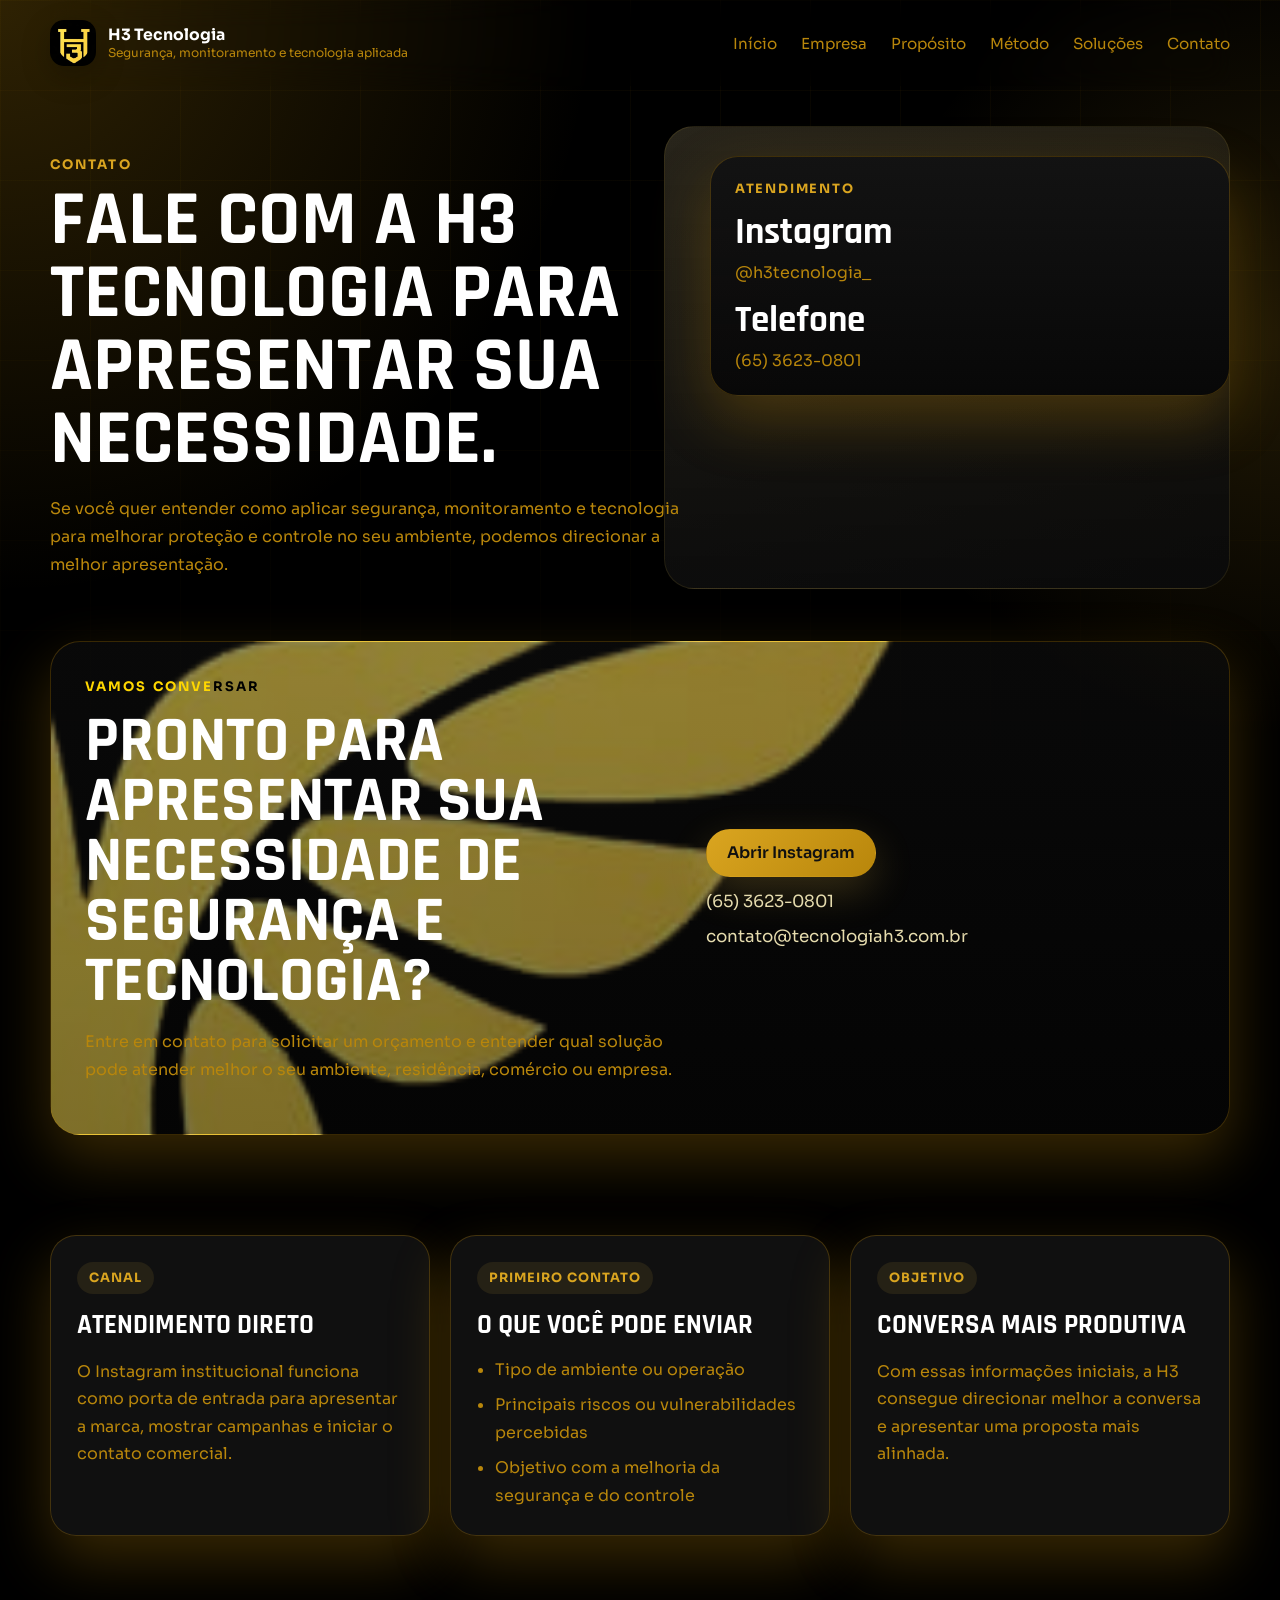
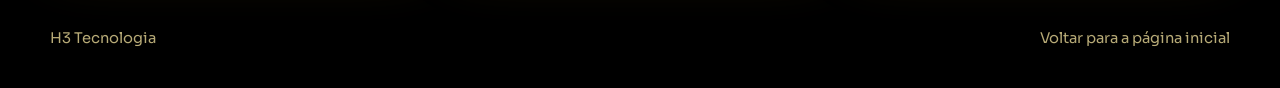
==== commit 2b6b4a1c: "update" ====
--- a/contato.html
+++ b/contato.html
@@ -29,7 +29,6 @@
           </span>
         </a>
         <nav class="nav">
-          <button class="mobile-menu-close" aria-label="Fechar menu">✕</button>
           <a href="index.html">Início</a>
           <a href="empresa.html">Empresa</a>
           <a href="proposito.html">Propósito</a>
@@ -37,8 +36,6 @@
           <a href="solucoes.html">Soluções</a>
           <a href="contato.html">Contato</a>
         </nav>
-
-        <button class="mobile-menu-close" aria-label="Fechar menu">✕</button>
       </header>
 
       <main class="inner-page">
--- a/styles.css
+++ b/styles.css
@@ -86,35 +86,7 @@
 }
 
 .mobile-menu-toggle {
-  display: flex;
-  flex-direction: column;
-  gap: 5px;
-  background: linear-gradient(135deg, var(--panel), var(--panel-strong));
-  border: 2px solid var(--primary-soft);
-  padding: 12px;
-  cursor: pointer;
-  border-radius: 10px;
-  transition: all 0.3s ease;
-  box-shadow: 0 4px 12px rgba(184, 134, 11, 0.2);
-}
-
-.mobile-menu-toggle:hover {
-  background: linear-gradient(135deg, var(--panel-strong), var(--primary-soft));
-  border-color: var(--text);
-  transform: translateY(-2px);
-  box-shadow: 0 6px 16px rgba(184, 134, 11, 0.3);
-}
-
-.mobile-menu-toggle span {
-  width: 25px;
-  height: 3px;
-  background: var(--primary-soft);
-  transition: transform 180ms ease;
-  border-radius: 2px;
-}
-
-.mobile-menu-toggle span:nth-child(2) {
-  transform: scaleX(0.8);
+  display: none;
 }
 
 a {
@@ -1180,23 +1152,59 @@
     z-index: 99999 !important;
   }
 
-  /* Quando o menu está ativo, esconde o conteúdo principal */
-  .nav.active ~ *:not(.mobile-menu-close) {
-    visibility: hidden;
-  }
-
-  /* Força o menu a ficar sobre tudo */
-  body.nav-active .page-shell,
-  body.nav-active .watermark-small,
-  body.nav-active .background-eagle {
-    opacity: 0.1;
-    pointer-events: none;
-  }
-
-  body.nav-active .nav {
-    visibility: visible;
-    opacity: 1;
-    pointer-events: auto;
+  /* Menu Pop-up Profissional - Estilo Card */
+  .nav {
+    display: none;
+  }
+
+  /* Esconde completamente o menu em mobile */
+  @media (max-width: 680px) {
+    .nav {
+      display: none !important;
+    }
+  }
+
+  .mobile-menu-close {
+    position: absolute;
+    top: 15px;
+    right: 15px;
+    background: var(--primary-soft);
+    border: 2px solid var(--text);
+    color: var(--text);
+    width: 40px;
+    height: 40px;
+    border-radius: 50%;
+    font-size: 1.2rem;
+    cursor: pointer;
+    display: none;
+    align-items: center;
+    justify-content: center;
+    transition: all 0.3s ease;
+    font-weight: bold;
+    z-index: 100001;
+  }
+
+  .mobile-menu-close:hover {
+    background: var(--text);
+    color: var(--primary-soft);
+    transform: scale(1.1);
+  }
+
+  .nav.active ~ .mobile-menu-close,
+  .nav.active ~ * .mobile-menu-close {
+    display: none;
+  }
+
+  /* Overlay escuro quando menu abre */
+  .nav.active::before {
+    content: '';
+    position: fixed;
+    top: 0;
+    left: 0;
+    width: 100%;
+    height: 100%;
+    background: rgba(0, 0, 0, 0.7);
+    z-index: -1;
   }
 
   .brand {
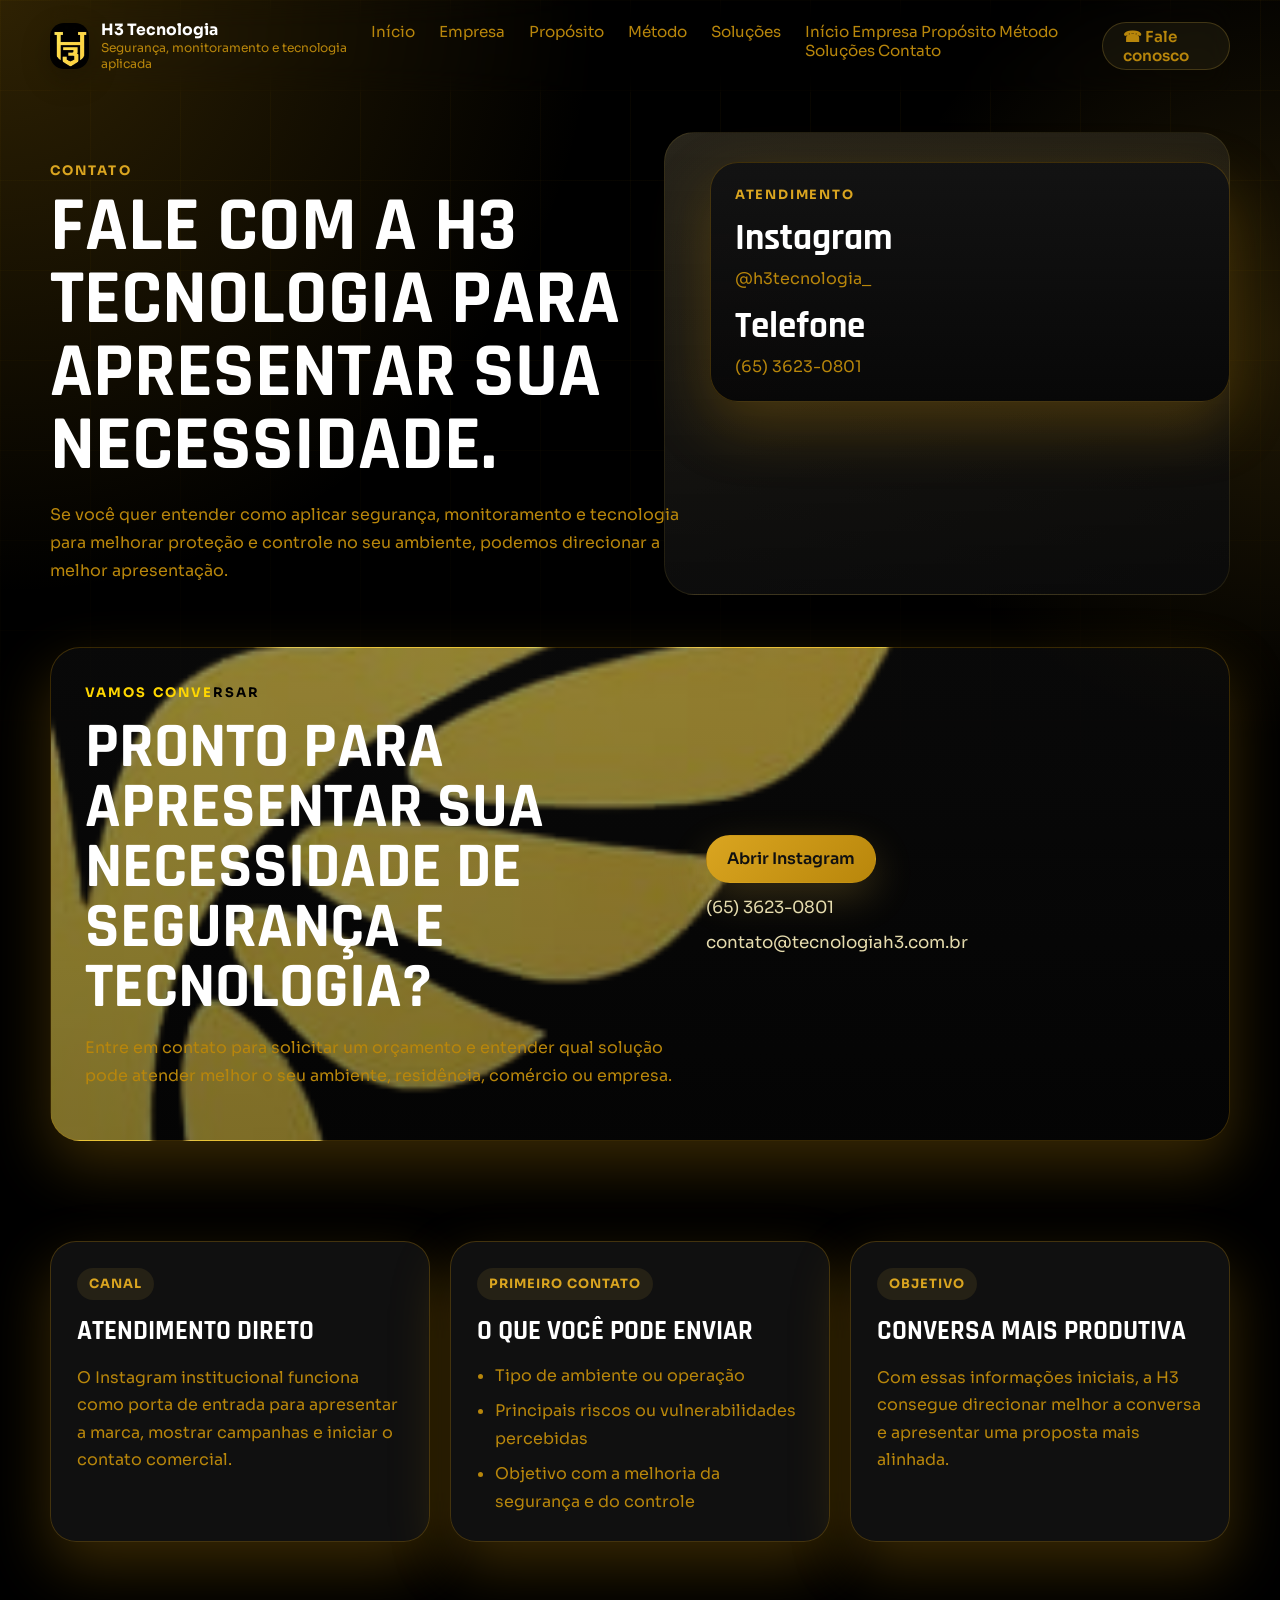
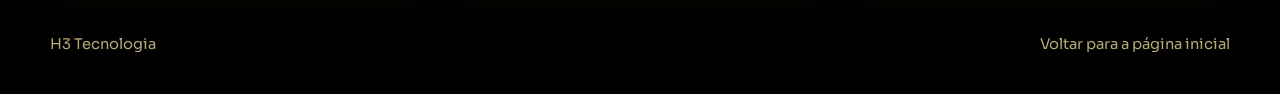
==== commit 3f81e333: "update" ====
--- a/contato.html
+++ b/contato.html
@@ -34,7 +34,19 @@
           <a href="proposito.html">Propósito</a>
           <a href="metodo.html">Método</a>
           <a href="solucoes.html">Soluções</a>
-          <a href="contato.html">Contato</a>
+          <nav class="mobile-nav">
+            <div class="mobile-nav-items">
+              <a href="index.html">Início</a>
+              <a href="empresa.html">Empresa</a>
+              <a href="proposito.html">Propósito</a>
+              <a href="metodo.html">Método</a>
+              <a href="solucoes.html">Soluções</a>
+              <a href="contato.html">Contato</a>
+            </div>
+          </nav>
+          <a class="button button-outline" href="contato.html">
+            ☎ Fale conosco
+          </a>
         </nav>
       </header>
 
--- a/styles.css
+++ b/styles.css
@@ -1152,6 +1152,42 @@
     z-index: 99999 !important;
   }
 
+  /* Menu Mobile Profissional */
+  .mobile-nav {
+    display: none;
+    position: fixed;
+    bottom: 0;
+    left: 0;
+    width: 100%;
+    background: var(--panel);
+    border-top: 2px solid var(--primary-soft);
+    padding: 15px 20px;
+    z-index: 9999;
+    box-shadow: 0 -4px 20px rgba(0, 0, 0, 0.8);
+  }
+
+  .mobile-nav-items {
+    display: flex;
+    justify-content: space-around;
+    align-items: center;
+    gap: 20px;
+  }
+
+  .mobile-nav-items a {
+    color: var(--text);
+    text-decoration: none;
+    font-size: 0.9rem;
+    font-weight: 600;
+    padding: 8px 12px;
+    border-radius: 8px;
+    transition: all 0.3s ease;
+  }
+
+  .mobile-nav-items a:hover {
+    background: var(--primary-soft);
+    color: var(--text);
+  }
+
   /* Menu Pop-up Profissional - Estilo Card */
   .nav {
     display: none;
@@ -1161,6 +1197,10 @@
   @media (max-width: 680px) {
     .nav {
       display: none !important;
+    }
+
+    .mobile-nav {
+      display: flex !important;
     }
   }
 
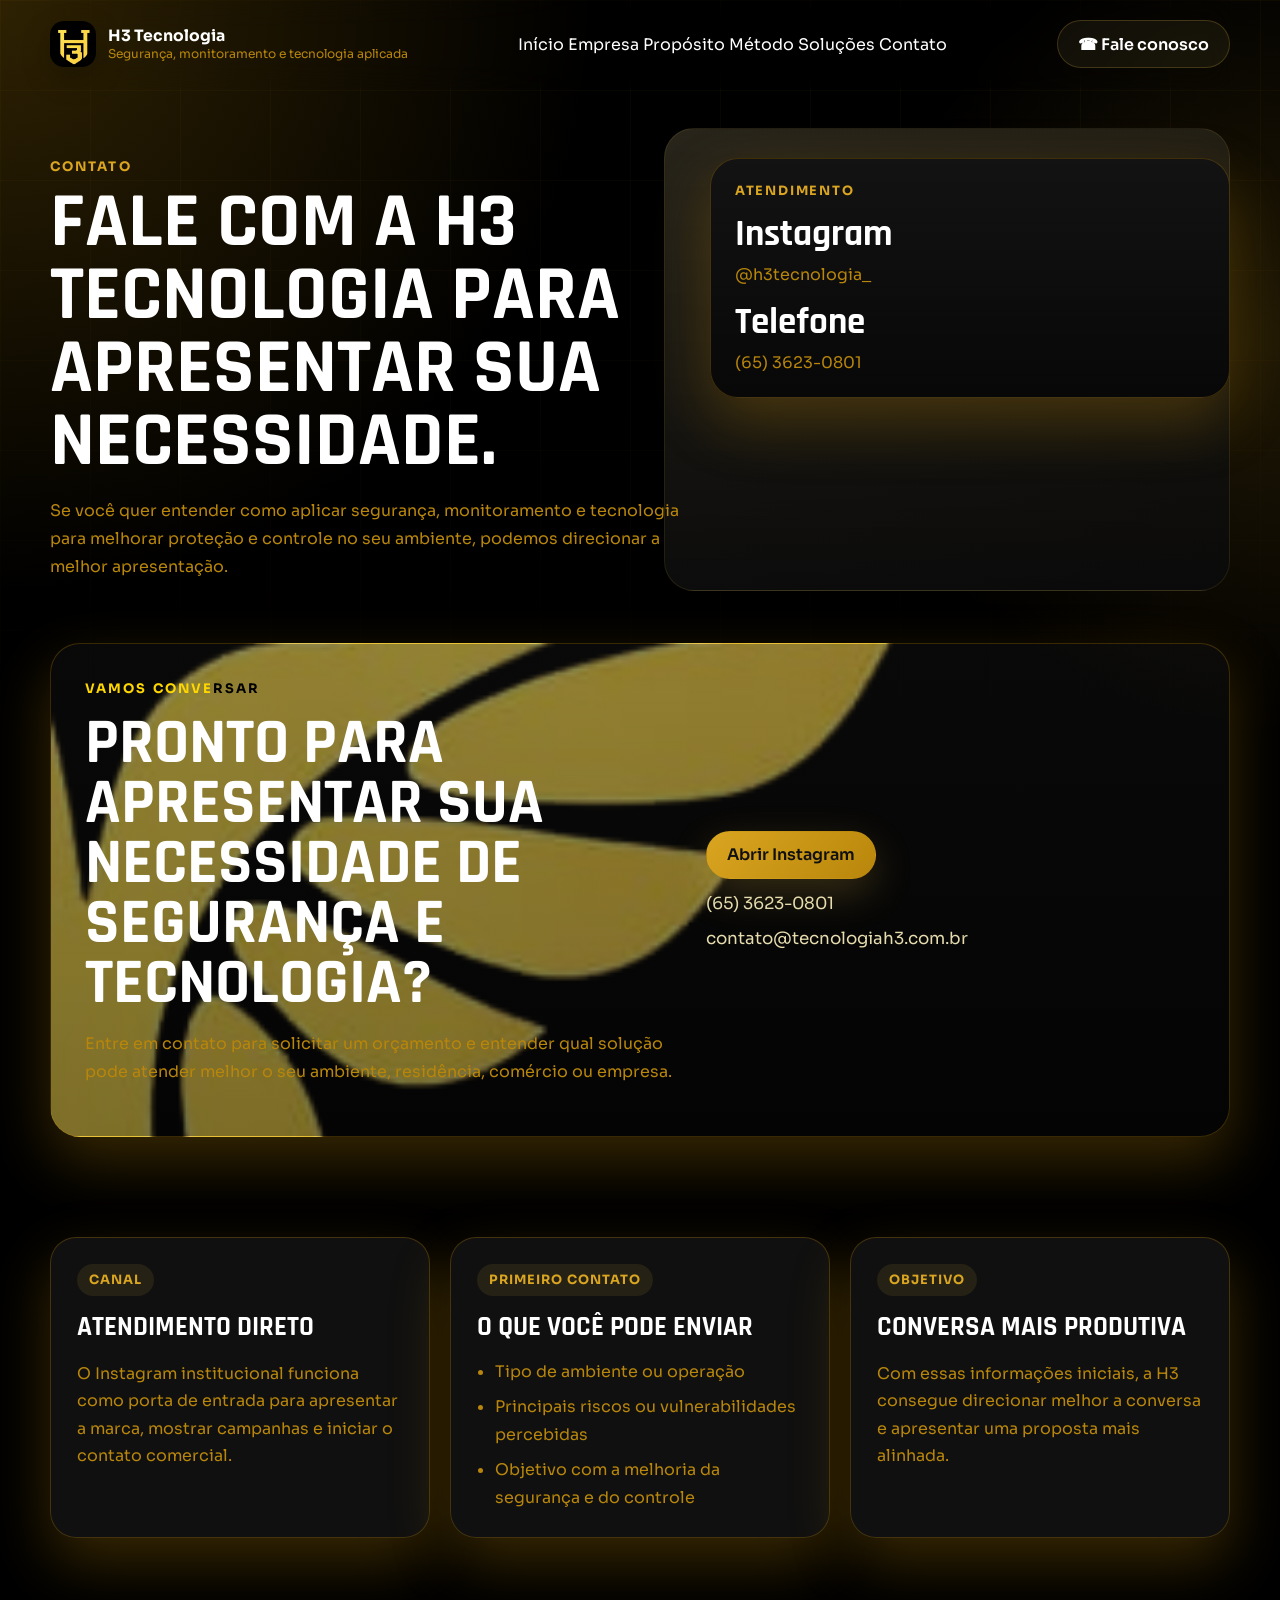
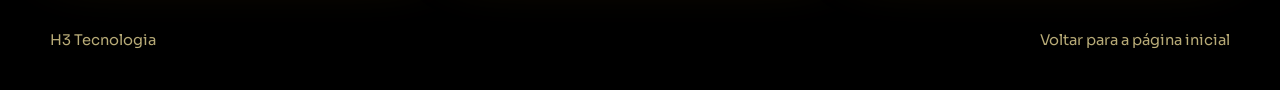
==== commit ea427ff3: "update" ====
--- a/contato.html
+++ b/contato.html
@@ -28,26 +28,27 @@
             <small>Segurança, monitoramento e tecnologia aplicada</small>
           </span>
         </a>
-        <nav class="nav">
-          <a href="index.html">Início</a>
-          <a href="empresa.html">Empresa</a>
-          <a href="proposito.html">Propósito</a>
-          <a href="metodo.html">Método</a>
-          <a href="solucoes.html">Soluções</a>
-          <nav class="mobile-nav">
-            <div class="mobile-nav-items">
-              <a href="index.html">Início</a>
-              <a href="empresa.html">Empresa</a>
-              <a href="proposito.html">Propósito</a>
-              <a href="metodo.html">Método</a>
-              <a href="solucoes.html">Soluções</a>
-              <a href="contato.html">Contato</a>
-            </div>
-          </nav>
-          <a class="button button-outline" href="contato.html">
-            ☎ Fale conosco
-          </a>
+        <nav class="mobile-nav">
+          <div class="mobile-nav-items">
+            <a href="index.html">Início</a>
+            <a href="empresa.html">Empresa</a>
+            <a href="proposito.html">Propósito</a>
+            <a href="metodo.html">Método</a>
+            <a href="solucoes.html">Soluções</a>
+            <a href="contato.html">Contato</a>
+          </div>
         </nav>
+
+        <a class="button button-outline" href="contato.html">
+          ☎ Fale conosco
+        </a>
+
+        <button class="mobile-menu-toggle" aria-label="Menu">
+          <span></span>
+          <span></span>
+          <span></span>
+        </button>
+
       </header>
 
       <main class="inner-page">
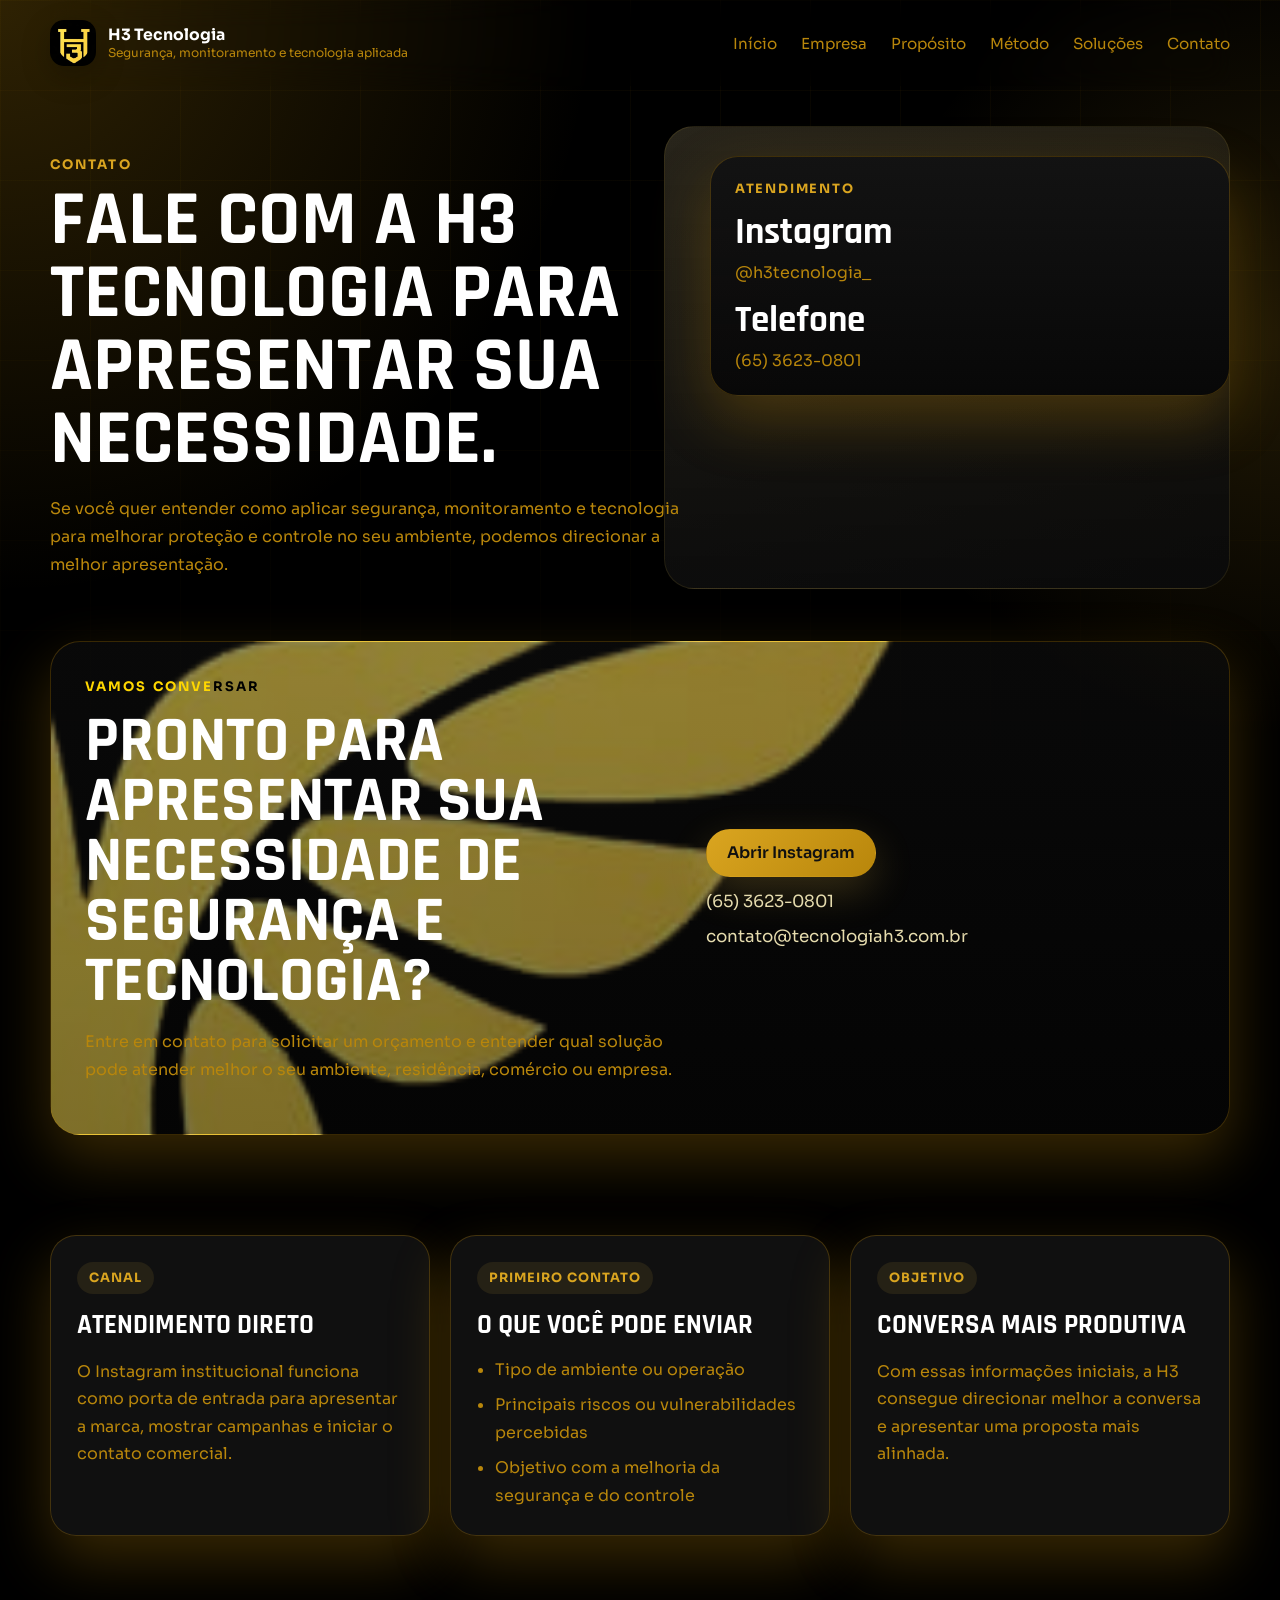
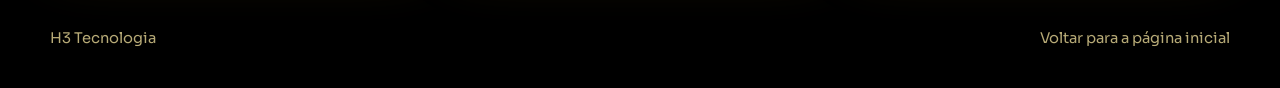
==== commit 657049ca: "update" ====
--- a/contato.html
+++ b/contato.html
@@ -28,6 +28,15 @@
             <small>Segurança, monitoramento e tecnologia aplicada</small>
           </span>
         </a>
+        <nav class="nav">
+          <a href="index.html">Início</a>
+          <a href="empresa.html">Empresa</a>
+          <a href="proposito.html">Propósito</a>
+          <a href="metodo.html">Método</a>
+          <a href="solucoes.html">Soluções</a>
+          <a href="contato.html">Contato</a>
+        </nav>
+
         <nav class="mobile-nav">
           <div class="mobile-nav-items">
             <a href="index.html">Início</a>
@@ -38,16 +47,6 @@
             <a href="contato.html">Contato</a>
           </div>
         </nav>
-
-        <a class="button button-outline" href="contato.html">
-          ☎ Fale conosco
-        </a>
-
-        <button class="mobile-menu-toggle" aria-label="Menu">
-          <span></span>
-          <span></span>
-          <span></span>
-        </button>
 
       </header>
 
--- a/styles.css
+++ b/styles.css
@@ -1152,48 +1152,20 @@
     z-index: 99999 !important;
   }
 
-  /* Menu Mobile Profissional */
-  .mobile-nav {
-    display: none;
-    position: fixed;
-    bottom: 0;
-    left: 0;
-    width: 100%;
-    background: var(--panel);
-    border-top: 2px solid var(--primary-soft);
-    padding: 15px 20px;
-    z-index: 9999;
-    box-shadow: 0 -4px 20px rgba(0, 0, 0, 0.8);
-  }
-
-  .mobile-nav-items {
+  /* Menu Desktop - Aparece em todos os dispositivos */
+  .nav {
     display: flex;
-    justify-content: space-around;
-    align-items: center;
-    gap: 20px;
-  }
-
-  .mobile-nav-items a {
-    color: var(--text);
-    text-decoration: none;
-    font-size: 0.9rem;
-    font-weight: 600;
-    padding: 8px 12px;
-    border-radius: 8px;
-    transition: all 0.3s ease;
-  }
-
-  .mobile-nav-items a:hover {
-    background: var(--primary-soft);
-    color: var(--text);
-  }
-
-  /* Menu Pop-up Profissional - Estilo Card */
-  .nav {
-    display: none;
-  }
-
-  /* Esconde completamente o menu em mobile */
+    gap: 24px;
+    color: var(--muted);
+    font-size: 0.95rem;
+  }
+
+  .nav a:hover,
+  .contact-link:hover {
+    color: var(--primary-soft);
+  }
+
+  /* Esconde menu desktop e mostra menu mobile apenas em dispositivos móveis */
   @media (max-width: 680px) {
     .nav {
       display: none !important;
@@ -1201,6 +1173,90 @@
 
     .mobile-nav {
       display: flex !important;
+      background: var(--panel);
+      border-top: 2px solid var(--primary-soft);
+      border-radius: 20px;
+      padding: 10px 15px;
+      z-index: 10;
+      box-shadow: 0 -4px 20px rgba(0, 0, 0, 0.8);
+      overflow-x: auto;
+      overflow-y: hidden;
+      width: 100%;
+      scrollbar-width: none;
+      -ms-overflow-style: none;
+    }
+
+    .mobile-nav::-webkit-scrollbar {
+      display: none;
+    }
+    
+    .mobile-nav-items {
+      display: flex;
+      justify-content: flex-start;
+      align-items: center;
+      gap: 10px;
+      min-width: max-content;
+      animation: slideIn 0.3s ease-out;
+    }
+
+    .mobile-nav-items a {
+      color: var(--text) !important;
+      text-decoration: none;
+      font-size: 0.8rem;
+      font-weight: 600;
+      padding: 6px 12px;
+      border-radius: 16px;
+      transition: all 0.3s ease;
+      border: 1px solid var(--primary-soft);
+      text-align: center;
+      white-space: nowrap;
+      flex-shrink: 0;
+      background: rgba(245, 201, 74, 0.1);
+    }
+
+    .mobile-nav-items a:hover {
+      background: var(--primary-soft);
+      color: var(--text);
+      transform: translateY(-2px);
+      box-shadow: 0 4px 12px rgba(184, 134, 11, 0.2);
+      border-color: var(--primary-soft);
+    }
+    
+    .topbar {
+      display: flex;
+      flex-direction: column;
+      gap: 12px;
+      padding: 20px 0;
+      align-items: flex-start;
+    }
+    
+    .brand {
+      display: flex;
+      gap: 8px;
+      align-items: center;
+    }
+    
+    .brand-text {
+      display: flex;
+      flex-direction: column;
+    }
+    
+    .brand-text strong {
+      font-size: 0.9rem;
+    }
+    
+    .brand-text small {
+      font-size: 0.7rem;
+    }
+    
+    .button.button-outline {
+      font-size: 0.85rem;
+      padding: 10px 16px;
+      min-height: 40px;
+    }
+    
+    main {
+      margin-bottom: 80px;
     }
   }
 
@@ -1247,6 +1303,111 @@
     z-index: -1;
   }
 
+  /* Esconde completamente o menu em mobile */
+  @media (max-width: 680px) {
+    .nav {
+      display: none !important;
+    }
+
+    .topbar {
+      display: flex;
+      flex-direction: column;
+      gap: 12px;
+      padding: 20px 0;
+      align-items: flex-start;
+    }
+    
+    .mobile-nav {
+      display: flex !important;
+      background: var(--panel);
+      border-top: 2px solid var(--primary-soft);
+      border-radius: 20px;
+      padding: 10px 15px;
+      z-index: 10;
+      box-shadow: 0 -4px 20px rgba(0, 0, 0, 0.8);
+      overflow-x: auto;
+      overflow-y: hidden;
+      width: 100%;
+      scrollbar-width: none;
+      -ms-overflow-style: none;
+    }
+
+    .mobile-nav::-webkit-scrollbar {
+      display: none;
+    }
+    
+    .mobile-nav-items {
+      display: flex;
+      justify-content: flex-start;
+      align-items: center;
+      gap: 10px;
+      min-width: max-content;
+      animation: slideIn 0.3s ease-out;
+    }
+
+    .mobile-nav-items a {
+      color: var(--text) !important;
+      text-decoration: none;
+      font-size: 0.8rem;
+      font-weight: 600;
+      padding: 6px 12px;
+      border-radius: 16px;
+      transition: all 0.3s ease;
+      border: 1px solid var(--primary-soft);
+      text-align: center;
+      white-space: nowrap;
+      flex-shrink: 0;
+      background: rgba(245, 201, 74, 0.1);
+    }
+
+    .mobile-nav-items a:hover {
+      background: var(--primary-soft);
+      color: var(--text);
+      transform: translateY(-2px);
+      box-shadow: 0 4px 12px rgba(184, 134, 11, 0.2);
+      border-color: var(--primary-soft);
+    }
+    
+    .brand {
+      display: flex;
+      gap: 8px;
+      align-items: center;
+    }
+    
+    .brand-text {
+      display: flex;
+      flex-direction: column;
+    }
+    
+    .brand-text strong {
+      font-size: 0.9rem;
+    }
+    
+    .brand-text small {
+      font-size: 0.7rem;
+    }
+    
+    .button.button-outline {
+      font-size: 0.85rem;
+      padding: 10px 16px;
+      min-height: 40px;
+    }
+    
+    main {
+      margin-bottom: 80px;
+    }
+  }
+  .nav.active::before {
+    content: '';
+    position: fixed;
+    top: 0;
+    left: 0;
+    width: 100%;
+    height: 100%;
+    background: rgba(0, 0, 0, 0.7);
+    z-index: -1;
+  }
+
   .brand {
     align-items: flex-start;
     gap: 10px;
@@ -1498,3 +1659,23 @@
     opacity: 0.02;
   }
 }
+/* MENU DESKTOP */
+.nav {
+  display: flex;
+}
+
+/* ESCONDE MOBILE NO PC */
+.mobile-nav {
+  display: none;
+}
+
+/* MOBILE */
+@media (max-width: 768px) {
+  .nav {
+    display: none;
+  }
+
+  .mobile-nav {
+    display: flex;
+  }
+}
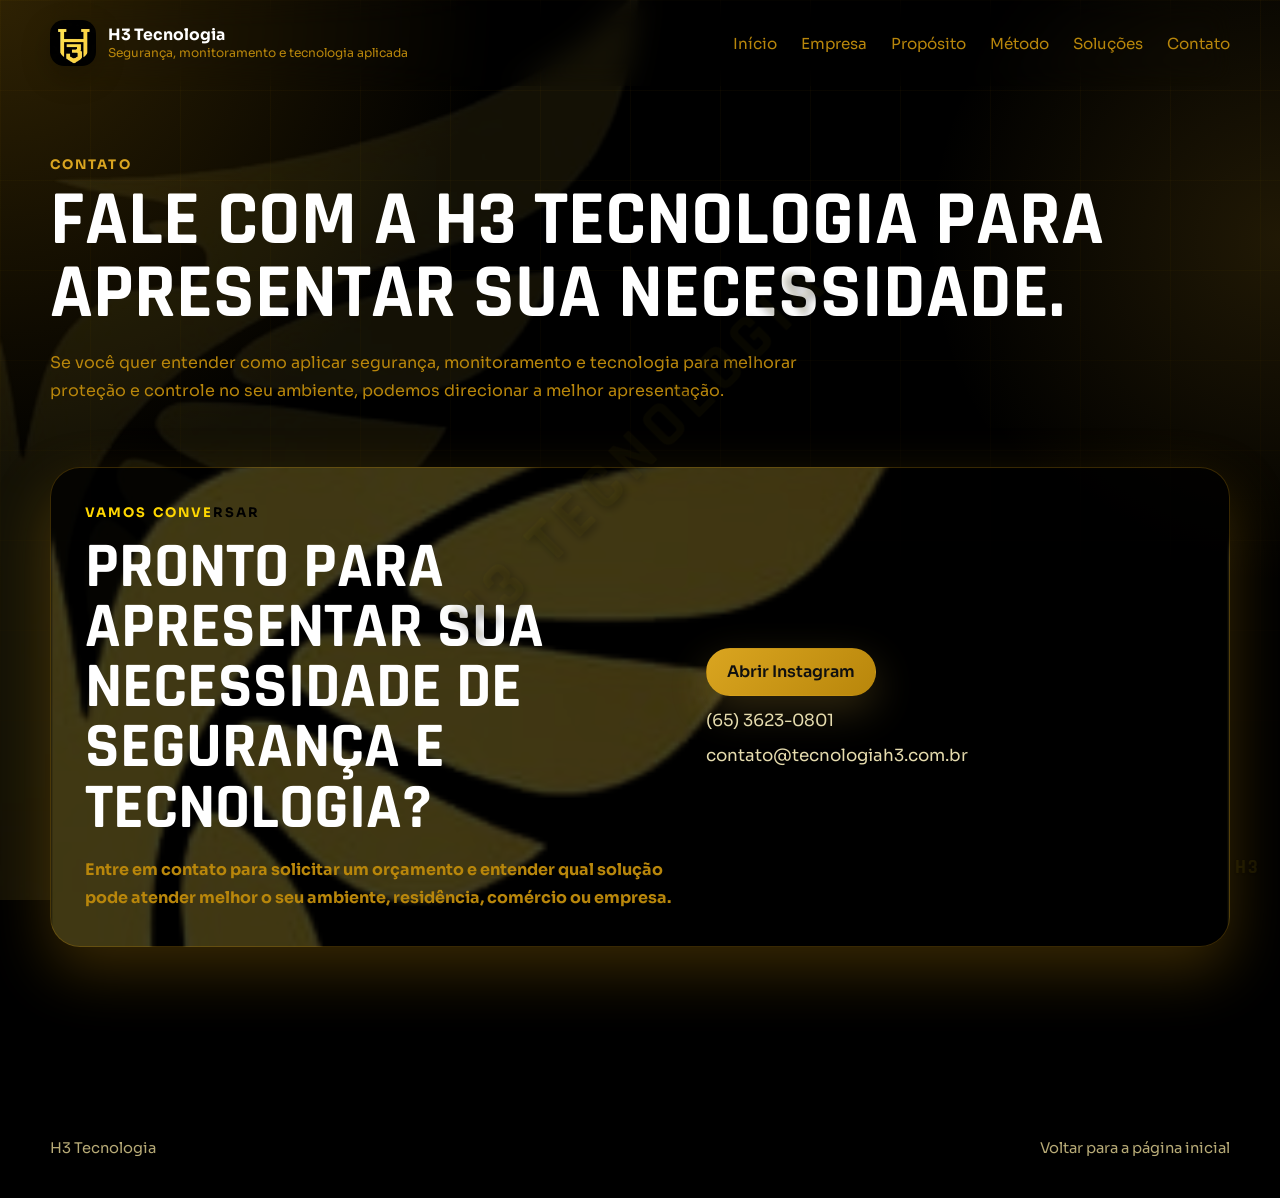
==== commit 93a89c4e: "update" ====
--- a/contato.html
+++ b/contato.html
@@ -17,6 +17,9 @@
     <link rel="stylesheet" href="styles.css" />
   </head>
   <body>
+    <img src="assets/águia.png" alt="Elemento gráfico H3" class="background-eagle" />
+    <div class="watermark-small">H3</div>
+    <div class="watermark-large">H3 TECNOLOGIA</div>
     <div class="page-shell">
       <header class="topbar">
         <a class="brand" href="index.html">
@@ -60,29 +63,15 @@
               proteção e controle no seu ambiente, podemos direcionar a melhor apresentação.
             </p>
           </div>
-          <aside class="page-summary">
-            <p class="summary-label">Atendimento</p>
-            <div class="summary-metrics">
-              <article>
-                <strong>Instagram</strong>
-                <span><a href="https://www.instagram.com/h3tecnologia_?igsh=MW5wZHFwYjQ5bzQwbQ==" target="_blank" rel="noreferrer">@h3tecnologia_</a></span>
-              </article>
-              <article>
-                <strong>Telefone</strong>
-                <span><a href="tel:+556536230801">(65) 3623-0801</a></span>
-              </article>
-            </div>
-          </aside>
         </section>
 
         <section class="cta-section reveal cta-section-brand">
           <div>
             <p class="eyebrow" style="font-weight: bold;"><span style="color: #ffd700;">Vamos CONVE</span><span style="color: #000000;">RSAR</span></p>
             <h2>Pronto para apresentar sua necessidade de segurança e tecnologia?</h2>
-            <p>
-              Entre em contato para solicitar um orçamento e entender qual solução pode atender
-              melhor o seu ambiente, residência, comércio ou empresa.
-            </p>
+            <p class="hero-text">
+  <strong>Entre em contato para solicitar um orçamento e entender qual solução pode atender melhor o seu ambiente, residência, comércio ou empresa.</strong>
+</p>
           </div>
           <div class="cta-box">
             <a class="button button-primary" href="https://www.instagram.com/h3tecnologia_?igsh=MW5wZHFwYjQ5bzQwbQ==" target="_blank" rel="noreferrer">
@@ -95,25 +84,6 @@
 
         <section class="section compact-section">
           <div class="contact-grid">
-            <article class="contact-card reveal">
-              <span class="mini-badge">Canal</span>
-              <h3>Atendimento direto</h3>
-              <p>O Instagram institucional funciona como porta de entrada para apresentar a marca, mostrar campanhas e iniciar o contato comercial.</p>
-            </article>
-            <article class="contact-card reveal">
-              <span class="mini-badge">Primeiro contato</span>
-              <h3>O que você pode enviar</h3>
-              <ul class="plain-list">
-                <li>Tipo de ambiente ou operação</li>
-                <li>Principais riscos ou vulnerabilidades percebidas</li>
-                <li>Objetivo com a melhoria da segurança e do controle</li>
-              </ul>
-            </article>
-            <article class="contact-card reveal">
-              <span class="mini-badge">Objetivo</span>
-              <h3>Conversa mais produtiva</h3>
-              <p>Com essas informações iniciais, a H3 consegue direcionar melhor a conversa e apresentar uma proposta mais alinhada.</p>
-            </article>
           </div>
         </section>
       </main>
--- a/styles.css
+++ b/styles.css
@@ -712,15 +712,6 @@
   line-height: 0.95;
   text-transform: uppercase;
 }
-
-.page-summary {
-  border: 1px solid var(--line);
-  border-radius: 28px;
-  padding: 24px;
-  background: linear-gradient(180deg, rgba(19, 19, 19, 0.98), rgba(8, 8, 8, 0.96));
-  box-shadow: var(--shadow);
-}
-
 
 .summary-metrics {
   display: grid;
@@ -1678,4 +1669,172 @@
   .mobile-nav {
     display: flex;
   }
+}
+
+/* --- Ajuste para remover o card lateral na página de contato --- */
+
+.page-hero.h3-hero-compact {
+    display: block; 
+    max-width: 800px;
+    margin: 0 auto;
+}
+
+/* Isso mata o 'card fantasma' que você marcou com o X */
+.h3-hero-compact::after, 
+.h3-image-stage::after,
+.page-hero::after {
+    display: none !important;
+    content: none !important;
+}
+
+.h3-hero-compact .hero-copy {
+    width: 100%;
+    max-width: none;
+}
+
+/* --- Faz o título ocupar a área total (Amarela) --- */
+.page-hero.h3-hero-compact {
+    display: flex !important;
+    flex-direction: column !important;
+    align-items: flex-start !important; /* Mantém o texto alinhado à esquerda */
+    max-width: 100% !important; /* Libera a largura total da página */
+}
+
+.page-hero.h3-hero-compact .hero-copy {
+    width: 100% !important;
+    max-width: 100% !important; /* Remove qualquer trava de largura do container do texto */
+}
+
+.page-hero.h3-hero-compact h1 {
+    width: 100% !important;
+    max-width: 100% !important;
+    text-align: left !important;
+    /* Ajuste opcional: aumenta um pouco o espaçamento entre letras se quiser preencher mais */
+    letter-spacing: -0.02em; 
+}
+
+/* Força a seção a ignorar as colunas e ocupar a largura toda */
+section.page-hero.h3-hero-compact {
+    display: block !important; /* Desliga o sistema de colunas */
+    width: 100% !important;
+    max-width: 100% !important;
+    padding-right: 0 !important;
+}
+
+/* Força o container do texto a se expandir */
+section.page-hero.h3-hero-compact .hero-copy {
+    width: 100% !important;
+    max-width: 100% !important;
+    display: block !important;
+}
+
+/* Faz o título ocupar o espaço total horizontal */
+section.page-hero.h3-hero-compact h1 {
+    width: 100% !important;
+    max-width: 100% !important;
+    white-space: normal !important; /* Garante que ele flua naturalmente */
+    display: block !important;
+}
+
+/* Aumenta a largura máxima da caixa de conteúdo na página de contato */
+.h3-hero-compact .hero-copy {
+    max-width: 100% !important; /* Remove o limite de largura */
+    width: 100% !important;
+}
+
+/* Garante que o título possa ocupar todo o espaço da nova caixa */
+.h3-hero-compact h1 {
+    max-width: 100% !important;
+    width: 100% !important;
+    display: block !important;
+}
+
+/* --- Melhora o contraste do texto sobre a imagem de fundo --- */
+
+/* Aplica uma sombra preta suave nas letras para dar leitura */
+.h3-hero-compact h1, 
+.h3-hero-compact .hero-text {
+    text-shadow: 2px 2px 10px rgba(0, 0, 0, 0.9), 
+                 0px 0px 20px rgba(0, 0, 0, 0.5);
+    color: #ffffff !important; /* Força o branco puro */
+}
+
+/* Opcional: Adiciona um filtro de escurecimento na imagem de fundo se o texto ainda sumir */
+.page-hero.h3-hero-compact {
+    position: relative;
+    background-color: rgba(0, 0, 0, 0.3); /* Escurece o fundo em 30% */
+    background-blend-mode: overlay;
+}
+
+/* Garante que o negrito que você pediu fique bem visível */
+.h3-hero-compact .hero-text strong {
+    font-weight: 800 !important;
+    color: #fff !important;
+    display: inline-block;
+    padding-top: 10px;
+}
+
+.cta-section-brand {
+  background:
+    linear-gradient(180deg, rgba(0, 0, 0, 0.75), rgba(0, 0, 0, 0.75)),
+    url("assets/águia.png");
+  background-size: cover;
+  background-position: center;
+}
+
+/* RESOLUÇÃO DEFINITIVA DO TÍTULO ESTICADO */
+
+/* 1. Removemos a divisão de colunas da seção */
+section.page-hero.h3-hero-compact {
+    display: block !important;
+    grid-template-columns: 1fr !important; /* Força uma única coluna */
+    width: 100% !important;
+}
+
+/* 2. Forçamos a 'caixa' do texto a ignorar limites antigos */
+section.page-hero.h3-hero-compact .hero-copy {
+    display: block !important;
+    width: 100% !important;
+    max-width: 100% !important;
+    flex: none !important; /* Garante que não haja comportamento de flexbox limitando */
+}
+
+/* 3. Fazemos o título (H1) ocupar toda a largura da linha */
+section.page-hero.h3-hero-compact h1 {
+    display: block !important;
+    width: 100% !important;
+    max-width: 100% !important;
+    margin-right: 0 !important;
+    text-align: left !important;
+}
+
+/* --- SOLUÇÃO FINAL PARA O TÍTULO --- */
+
+/* 1. Removemos a trava da section */
+.page-hero.h3-image-stage {
+    display: block !important;
+    width: 100% !important;
+}
+
+/* 2. Este é o segredo: seleciona a DIV sem classe que está prendendo o texto */
+.page-hero.h3-image-stage > div {
+    width: 100% !important;
+    max-width: 100% !important; /* Libera a largura total */
+    display: block !important;
+    padding: 0 !important;
+    margin: 0 !important;
+}
+
+/* 3. Faz o título ocupar a área amarela */
+.page-hero.h3-image-stage h1 {
+    width: 100% !important;
+    max-width: 1200px !important; /* Ajuste aqui se quiser que ele pare um pouco antes da borda */
+    display: block !important;
+    text-align: left !important;
+}
+
+/* 4. Garante que o texto abaixo (hero-text) também se ajuste */
+.page-hero.h3-image-stage .hero-text {
+    width: 100% !important;
+    max-width: 800px !important; /* Mantém o texto menor que o título para não ficar cansativo */
 }
